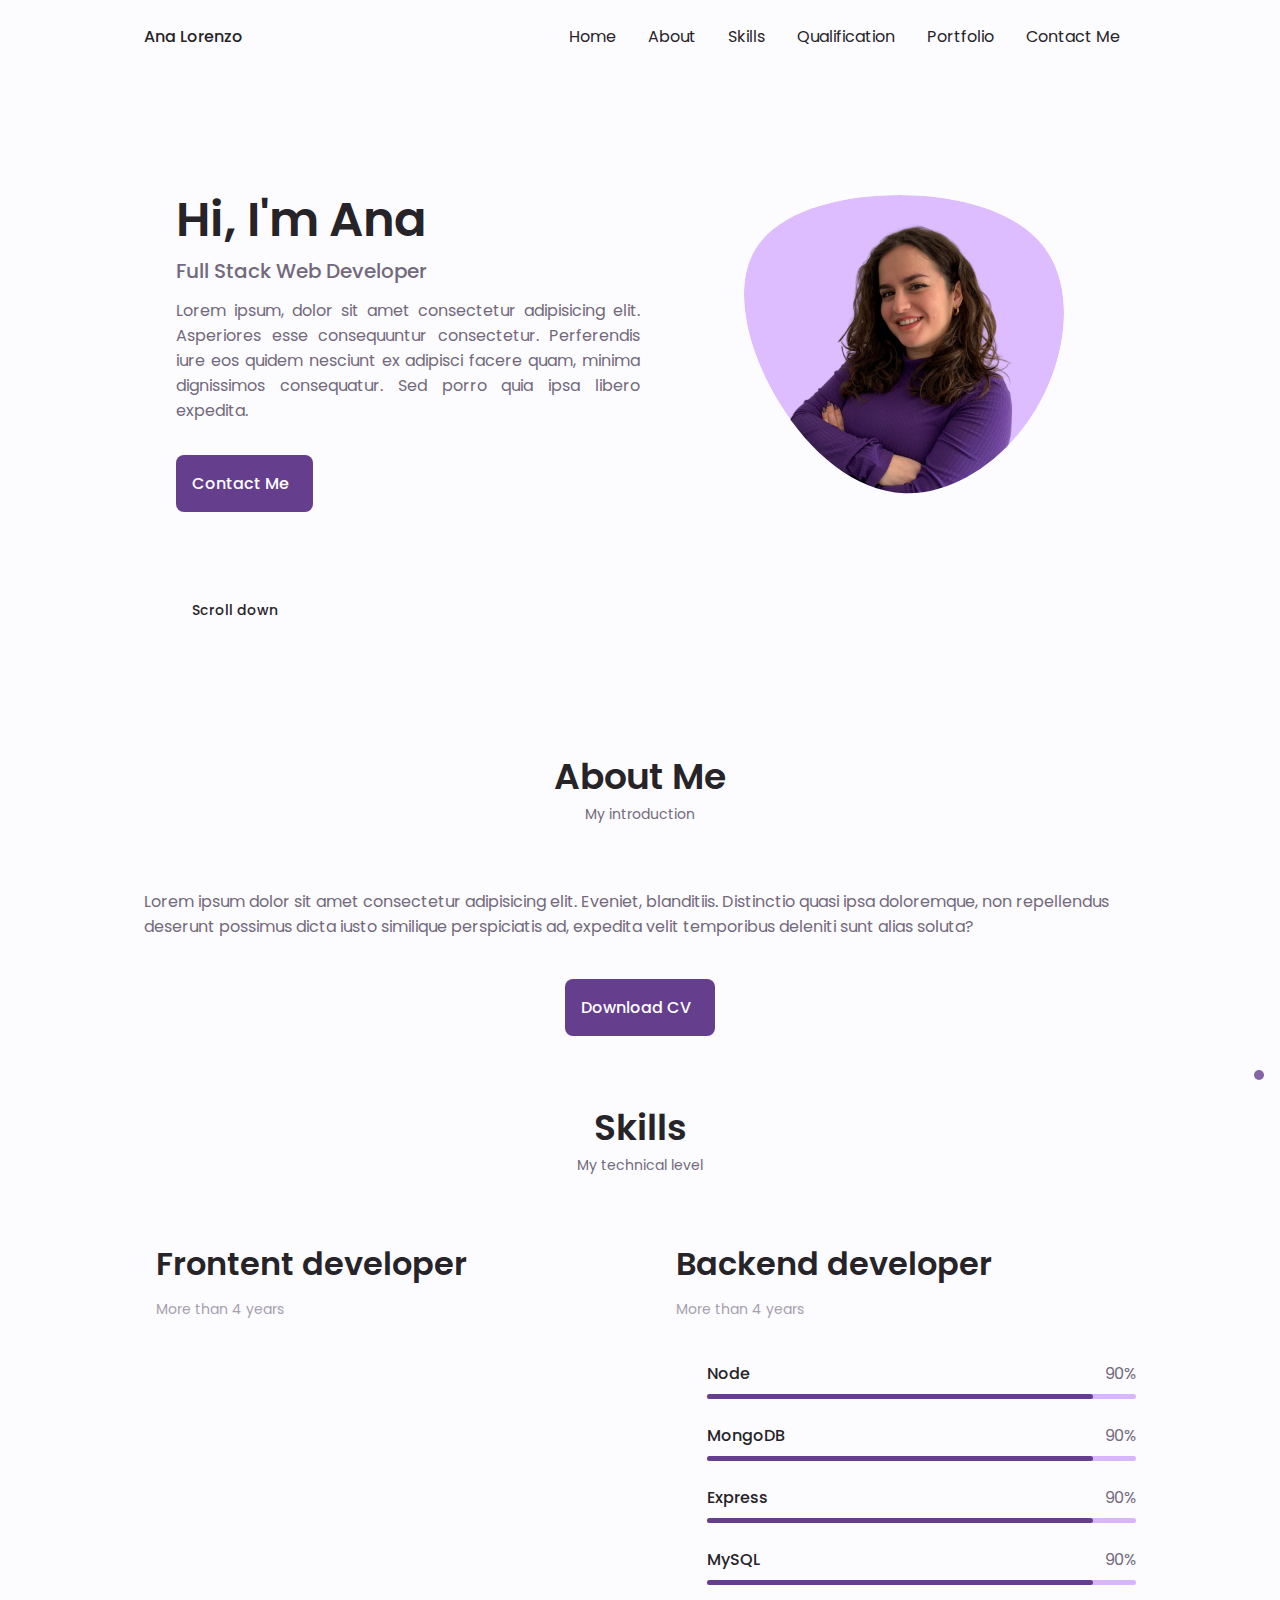
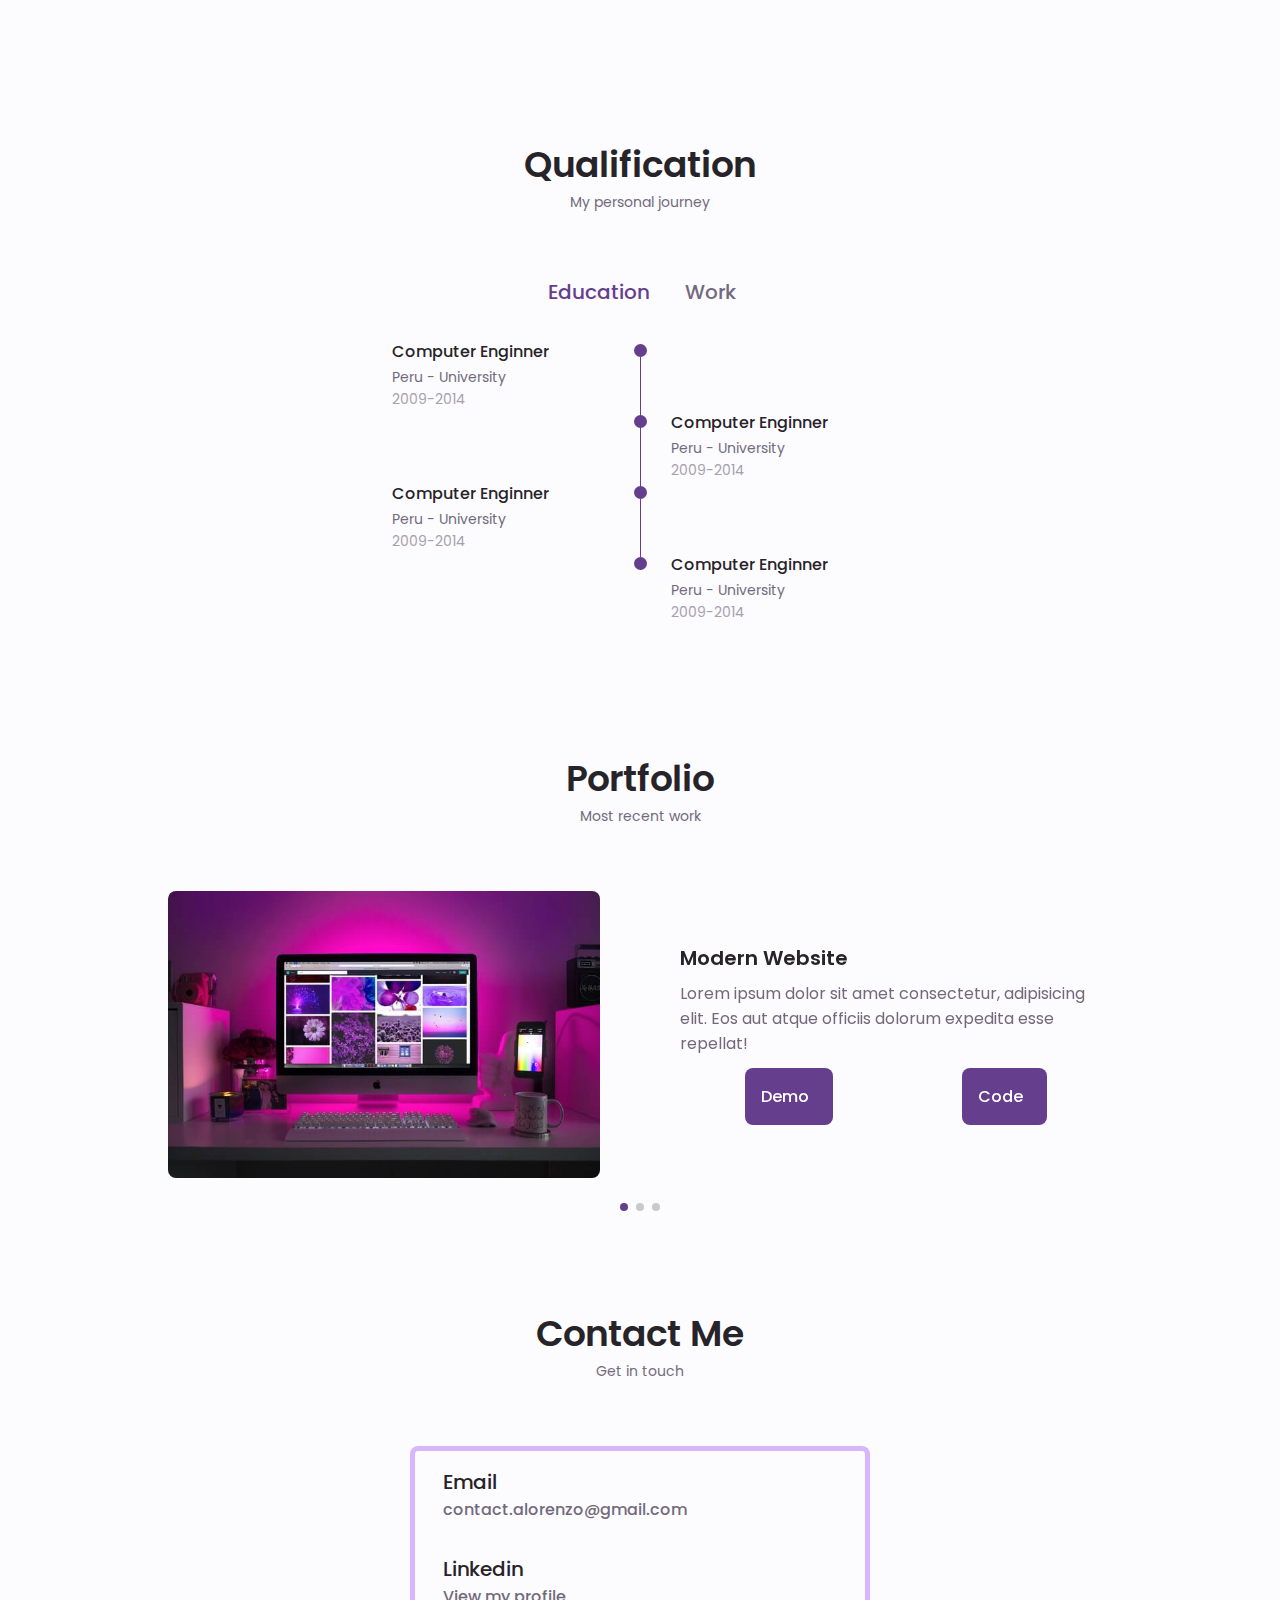
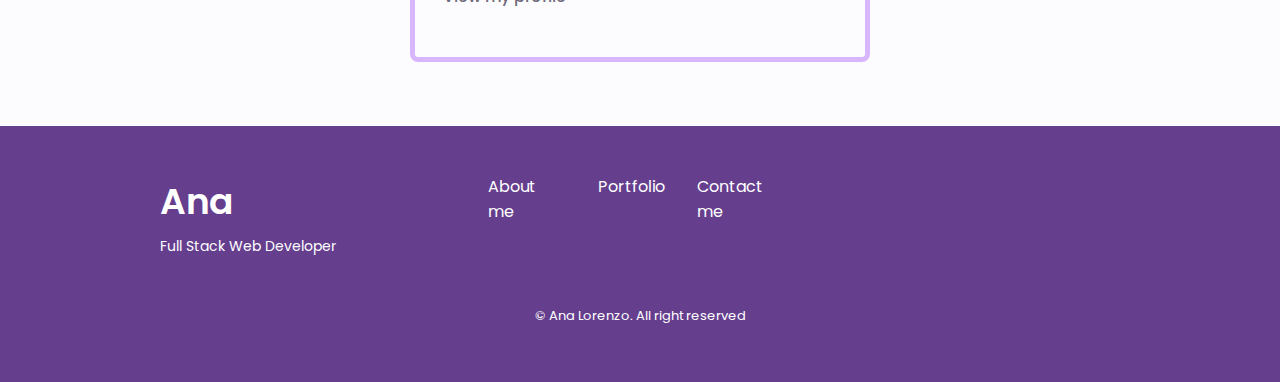
==== index.html @ 515776b1 "portfolio DONE && TODO dark mode" ====
<!DOCTYPE html>
<html lang="en">
  <head>
    <meta charset="UTF-8" />
    <meta name="viewport" content="width=device-width, initial-scale=1.0" />

    <link
      rel="stylesheet"
      href="https://unicons.iconscout.com/release/v4.0.8/css/line.css"
    />

    <!--==================== SWIPER CSS ====================-->
    <link rel="stylesheet" href="assets/css/swiper-bundle.min.css" />

    <!--====================  CSS ====================-->
    <link rel="stylesheet" href="assets/css/styles.css" />

    <title>Responsive Portfolio Website</title>
  </head>
  <body>
    <!--==================== HEADER ====================-->
    <header class="header" id="header">
      <nav class="nav container">
        <a href="/" class="nav__logo">Ana Lorenzo</a>
        <div class="nav__menu" id="nav__menu">
          <ul class="nav__list grid">
            <li class="nav__item">
              <a href="#home" class="nav__link active-link">
                <i class="uil uil-estate nav__icon"></i>Home</a
              >
            </li>
            <li class="nav__item">
              <a href="#about" class="nav__link">
                <i class="uil uil-user nav__icon"></i>About</a
              >
            </li>
            <li class="nav__item">
              <a href="#skills" class="nav__link">
                <i class="uil uil-file-alt nav__icon"></i>Skills</a
              >
            </li>
            <li class="nav__item">
              <a href="#qualification" class="nav__link">
                <i class="uil uil-graduation-cap nav__icon"></i>Qualification</a
              >
            </li>
            <li class="nav__item">
              <a href="#portfolio" class="nav__link">
                <i class="uil uil-scenery nav__icon"></i>
                Portfolio</a
              >
            </li>
            <li class="nav__item">
              <a href="#contact" class="nav__link"
                ><i class="uil uil-message nav__icon"></i>Contact Me</a
              >
            </li>
          </ul>
          <i class="uil uil-times nav__close" id="nav__close"></i>
        </div>
        <div class="nav__btns">
          <div class="nav__toggle" id="nav__toggle">
            <i class="uil uil-apps"></i>
          </div>
          <!-- Theme change button
          <i class="uil uil-moon change-theme" id="theme-button"></i>
        --></div>
      </nav>
    </header>

    <!--==================== MAIN ====================-->
    <main class="main">
      <!--==================== HOME ====================-->
      <section class="home section" id="home">
        <div class="home__container container grid">
          <div class="home__content grid">
            <div class="home__social">
              <a
                href="https://www.linkedin.com/in/analorenzorivero/"
                class="home__social-icon"
                target="_blank"
              >
                <i class="uil uil-linkedin"></i
              ></a>
              <a
                href="https://github.com/AnaLR27"
                class="home__social-icon"
                target="_blank"
              >
                <i class="uil uil-github"></i
              ></a>
            </div>

            <div class="home__img">
              <svg
                class="home__blob"
                viewBox="0 0 200 187"
                xmlns="http://www.w3.org/2000/svg"
                xmlns:xlink="http://www.w3.org/1999/xlink"
              >
                <mask id="mask0" mask-type="alpha">
                  <path
                    d="M190.312 36.4879C206.582 62.1187 201.309 102.826 182.328 134.186C163.346 165.547 
                    130.807 187.559 100.226 186.353C69.6454 185.297 41.0228 161.023 21.7403 129.362C2.45775 
                    97.8511 -7.48481 59.1033 6.67581 34.5279C20.9871 10.1032 59.7028 -0.149132 97.9666 
                    0.00163737C136.23 0.303176 174.193 10.857 190.312 36.4879Z"
                  />
                </mask>
                <g mask="url(#mask0)">
                  <path
                    d="M190.312 36.4879C206.582 62.1187 201.309 102.826 182.328 134.186C163.346 
                    165.547 130.807 187.559 100.226 186.353C69.6454 185.297 41.0228 161.023 21.7403 
                    129.362C2.45775 97.8511 -7.48481 59.1033 6.67581 34.5279C20.9871 10.1032 59.7028 
                    -0.149132 97.9666 0.00163737C136.23 0.303176 174.193 10.857 190.312 36.4879Z"
                  />
                  <image
                    class="home__blob-img"
                    x="0"
                    y="-30"
                    href="assets/img/WhatsApp Image 2023-04-23 at 20.49.37-PhotoRoom.png-PhotoRoom.png"
                  />
                </g>
              </svg>
            </div>

            <div class="home__data">
              <h1 class="home__title">Hi, I'm Ana</h1>
              <h3 class="home__subtitle">Full Stack Web Developer</h3>
              <p class="home__description">
                Lorem ipsum, dolor sit amet consectetur adipisicing elit.
                Asperiores esse consequuntur consectetur. Perferendis iure eos
                quidem nesciunt ex adipisci facere quam, minima dignissimos
                consequatur. Sed porro quia ipsa libero expedita.
              </p>
              <a href="#contact" class="button button--flex">
                Contact Me
                <i class="uil uil-message button__icon"></i>
              </a>
            </div>
          </div>

          <div class="home__scroll">
            <a href="#about" class="home__scroll-button button--flex">
              <i class="uil uil-mouse-alt home__scroll-mouse"></i>
              <span class="home__scroll-name">Scroll down</span>
              <i class="uil uil-arrow-down home__scroll-arrow"></i>
            </a>
          </div>
        </div>
      </section>

      <!--==================== ABOUT ====================-->
      <section class="about section" id="about">
        <h2 class="section__title">About Me</h2>
        <span class="section__subtitle">My introduction</span>
        <div class="about__container container grid">
          <!-- <img src="assets/img/about.jpg" alt="" class="about__img" /> -->
          <div class="about__data">
            <p class="about__description">
              Lorem ipsum dolor sit amet consectetur adipisicing elit. Eveniet,
              blanditiis. Distinctio quasi ipsa doloremque, non repellendus
              deserunt possimus dicta iusto similique perspiciatis ad, expedita
              velit temporibus deleniti sunt alias soluta?
            </p>
            <!-- <div class="about__info">
              <div>
                <span class="about__info-title">08+</span>
                <span class="about__info-name"
                  >Years <br />
                  experience</span
                >
              </div>
              <div>
                <span class="about__info-title">20+</span>
                <span class="about__info-name"
                  >Completed <br />
                  projects</span
                >
              </div>
              <div>
                <span class="about__info-title">05+</span>
                <span class="about__info-name"
                  >Companies <br />
                  worked</span
                >
              </div>
            </div> -->
            <div class="about__buttons">
              <a
                download=""
                href="assets/pdf/CV ANA LORENZO RIVERO.pdf"
                class="button button--flex"
                >Download CV
                <i class="uil uil-download-alt button__icon"></i>
              </a>
            </div>
          </div>
        </div>
      </section>

      <!--==================== SKILLS ====================-->
      <section class="skills section container" id="skills">
        <h2 class="section__title">Skills</h2>
        <span class="section__subtitle">My technical level</span>

        <div class="skills__content">
          <!--==================== SKILLS1 ====================-->
          <div class="skills__container">
            <div class="skills__header">
              <i class="uil uil-brackets-curly skills__icon"></i>
              <div>
                <h1 class="skills__titles">Frontent developer</h1>
                <span class="skills__subtitle">More than 4 years</span>
              </div>

              <i class="uil uil-angle-down skills__arrow"></i>
            </div>

            <div class="skills__list grid skills__close">
              <div class="skills__data">
                <div class="skills__titles">
                  <h3 class="skills__name">HTML5</h3>
                  <span class="skills__number">90%</span>
                </div>
                <div class="skills__bar">
                  <span class="skills__percentage skills__html"></span>
                </div>
              </div>

              <div class="skills__data">
                <div class="skills__titles">
                  <h3 class="skills__name">CSS3</h3>
                  <span class="skills__number">90%</span>
                </div>
                <div class="skills__bar">
                  <span class="skills__percentage skills__css"></span>
                </div>
              </div>

              <div class="skills__data">
                <div class="skills__titles">
                  <h3 class="skills__name">JavaScript</h3>
                  <span class="skills__number">90%</span>
                </div>
                <div class="skills__bar">
                  <span class="skills__percentage skills__js"></span>
                </div>
              </div>

              <div class="skills__data">
                <div class="skills__titles">
                  <h3 class="skills__name">React</h3>
                  <span class="skills__number">90%</span>
                </div>
                <div class="skills__bar">
                  <span class="skills__percentage skills__react"></span>
                </div>
              </div>
            </div>
          </div>

          <!--==================== SKILLS2 ====================-->
          <div class="skills__container">
            <div class="skills__header">
              <i class="uil uil-server-network skills__icon"></i>
              <div>
                <h1 class="skills__titles">Backend developer</h1>
                <span class="skills__subtitle">More than 4 years</span>
              </div>

              <i class="uil uil-angle-down skills__arrow"></i>
            </div>

            <div class="skills__list grid skills__open">
              <div class="skills__data">
                <div class="skills__titles">
                  <h3 class="skills__name">Node</h3>
                  <span class="skills__number">90%</span>
                </div>
                <div class="skills__bar">
                  <span class="skills__percentage skills__node"></span>
                </div>
              </div>

              <div class="skills__data">
                <div class="skills__titles">
                  <h3 class="skills__name">MongoDB</h3>
                  <span class="skills__number">90%</span>
                </div>
                <div class="skills__bar">
                  <span class="skills__percentage skills__mongo"></span>
                </div>
              </div>

              <div class="skills__data">
                <div class="skills__titles">
                  <h3 class="skills__name">Express</h3>
                  <span class="skills__number">90%</span>
                </div>
                <div class="skills__bar">
                  <span class="skills__percentage skills__express"></span>
                </div>
              </div>

              <div class="skills__data">
                <div class="skills__titles">
                  <h3 class="skills__name">MySQL</h3>
                  <span class="skills__number">90%</span>
                </div>
                <div class="skills__bar">
                  <span class="skills__percentage skills__mysql"></span>
                </div>
              </div>
            </div>
          </div>
        </div>
      </section>

      <!--==================== QUALIFICATION ====================-->
      <section class="qualification section" id="qualification">
        <h2 class="section__title">Qualification</h2>
        <span class="section__subtitle">My personal journey</span>

        <div class="quialification__container container">
          <div class="qualification__tabs">
            <div
              class="qualification__button button--flex qualification__active"
              data-target="#education"
            >
              <i class="uil uil-graduation-cap qualification__icon"></i>
              Education
            </div>

            <div class="qualification__button button--flex" data-target="#work">
              <i class="uil uil-briefcase-alt qualification__icon"></i>
              Work
            </div>
          </div>
          <div class="qualification__sections">
            <!--==================== QUALIFICATION CONTENT 1====================-->
            <div
              class="qualification__content qualification__active"
              data-content
              id="education"
            >
              <!--==================== QUALIFICATION 1====================-->
              <div class="qualification__data">
                <div>
                  <h3 class="qualification__title">Computer Enginner</h3>
                  <span class="qualification__subtitle">Peru - University</span>
                  <div class="qualification__calendar">
                    <i class="uil uil-calendar-alt"></i>
                    2009-2014
                  </div>
                </div>

                <div>
                  <span class="qualification__rounder"></span>
                  <span class="qualification__line"></span>
                </div>
              </div>

              <!--==================== QUALIFICATION 2====================-->
              <div class="qualification__data">
                <div></div>

                <div>
                  <span class="qualification__rounder"></span>
                  <span class="qualification__line"></span>
                </div>
                <div>
                  <h3 class="qualification__title">Computer Enginner</h3>
                  <span class="qualification__subtitle">Peru - University</span>
                  <div class="qualification__calendar">
                    <i class="uil uil-calendar-alt"></i>
                    2009-2014
                  </div>
                </div>
              </div>

              <!--==================== QUALIFICATION 3====================-->
              <div class="qualification__data">
                <div>
                  <h3 class="qualification__title">Computer Enginner</h3>
                  <span class="qualification__subtitle">Peru - University</span>
                  <div class="qualification__calendar">
                    <i class="uil uil-calendar-alt"></i>
                    2009-2014
                  </div>
                </div>

                <div>
                  <span class="qualification__rounder"></span>
                  <span class="qualification__line"></span>
                </div>
              </div>

              <!--==================== QUALIFICATION 4====================-->
              <div class="qualification__data">
                <div></div>

                <div>
                  <span class="qualification__rounder"></span>
                  <!-- <span class="qualification__line"></span> -->
                </div>
                <div>
                  <h3 class="qualification__title">Computer Enginner</h3>
                  <span class="qualification__subtitle">Peru - University</span>
                  <div class="qualification__calendar">
                    <i class="uil uil-calendar-alt"></i>
                    2009-2014
                  </div>
                </div>
              </div>
            </div>
            <!--==================== QUALIFICATION CONTENT 2====================-->
            <div class="qualification__content" data-content id="work">
              <!--==================== QUALIFICATION 1====================-->
              <div class="qualification__data">
                <div>
                  <h3 class="qualification__title">Web Developer</h3>
                  <span class="qualification__subtitle">Peru - University</span>
                  <div class="qualification__calendar">
                    <i class="uil uil-calendar-alt"></i>
                    2009-2014
                  </div>
                </div>

                <div>
                  <span class="qualification__rounder"></span>
                  <span class="qualification__line"></span>
                </div>
              </div>

              <!--==================== QUALIFICATION 2====================-->
              <div class="qualification__data">
                <div></div>

                <div>
                  <span class="qualification__rounder"></span>
                  <span class="qualification__line"></span>
                </div>
                <div>
                  <h3 class="qualification__title">Computer Enginner</h3>
                  <span class="qualification__subtitle">Peru - University</span>
                  <div class="qualification__calendar">
                    <i class="uil uil-calendar-alt"></i>
                    2009-2014
                  </div>
                </div>
              </div>

              <!--==================== QUALIFICATION 3====================-->
              <div class="qualification__data">
                <div>
                  <h3 class="qualification__title">Computer Enginner</h3>
                  <span class="qualification__subtitle">Peru - University</span>
                  <div class="qualification__calendar">
                    <i class="uil uil-calendar-alt"></i>
                    2009-2014
                  </div>
                </div>

                <div>
                  <span class="qualification__rounder"></span>
                  <span class="qualification__line"></span>
                </div>
              </div>

              <!--==================== QUALIFICATION 4====================-->
              <div class="qualification__data">
                <div></div>

                <div>
                  <span class="qualification__rounder"></span>
                  <!-- <span class="qualification__line"></span> -->
                </div>
                <div>
                  <h3 class="qualification__title">Computer Enginner</h3>
                  <span class="qualification__subtitle">Peru - University</span>
                  <div class="qualification__calendar">
                    <i class="uil uil-calendar-alt"></i>
                    2009-2014
                  </div>
                </div>
              </div>
            </div>
          </div>
        </div>
      </section>

      <!--==================== SERVICES ====================-->
      <!-- <section class="services section" id="services">
        <h2 class="section__title">Services</h2>
        <span class="section__subtitle">What I offer</span>

        <div class="services__container container grid">-->
      <!--==================== SERVICES 1====================-->
      <!-- <div class="services__content">
            <div>
              <i class="uil uil-web-grid services__icon"></i>
              <h3 class="services__title">Frontent</h3>
            </div>
          </div>
        </div>
      </section>  -->

      <!--==================== PORTFOLIO ====================-->
      <section class="portfolio section" id="portfolio">
        <h2 class="section__title">Portfolio</h2>
        <span class="section__subtitle">Most recent work</span>
        <div class="portfolio__container container swiper-container">
          <div class="swiper-wrapper">
            <!--==================== PORTFOLIO 1====================-->
            <div class="portfolio__content grid swiper-slide">
              <img
                src="assets/img/portfolio1.jpg"
                alt=""
                class="portfolio__img"
              />
              <div class="portfolio__data">
                <h3 class="portfolio__title">Modern Website</h3>
                <p class="portfolio__description">
                  Lorem ipsum dolor sit amet consectetur, adipisicing elit. Eos
                  aut atque officiis dolorum expedita esse repellat!
                </p>
                <div class="links-flex">
                  <a
                    href="#"
                    class="button button--flex button--small portfolio__button"
                  >
                    Demo
                    <i class="uil uil-arrow-right button__icon"></i>
                  </a>
                  <a
                    href="#"
                    class="button button--flex button--small portfolio__button"
                  >
                    Code
                    <i class="uil uil-arrow-right button__icon"></i>
                  </a>
                </div>
              </div>
            </div>
            <!--==================== PORTFOLIO 2====================-->
            <div class="portfolio__content grid swiper-slide">
              <img
                src="assets/img/portfolio2.jpg"
                alt=""
                class="portfolio__img"
              />
              <div class="portfolio__data">
                <h3 class="portfolio__title">Modern Website</h3>
                <p class="portfolio__description">
                  Lorem ipsum dolor sit amet consectetur, adipisicing elit. Eos
                  aut atque officiis dolorum expedita esse repellat!
                </p>
                <div class="links-flex">
                  <a
                    href="#"
                    class="button button--flex button--small portfolio__button"
                  >
                    Demo
                    <i class="uil uil-arrow-right button__icon"></i>
                  </a>
                  <a
                    href="#"
                    class="button button--flex button--small portfolio__button"
                  >
                    Code
                    <i class="uil uil-arrow-right button__icon"></i>
                  </a>
                </div>
              </div>
            </div>
            <!--==================== PORTFOLIO 3====================-->
            <div class="portfolio__content grid swiper-slide">
              <img
                src="assets/img/portfolio3.jpg"
                alt=""
                class="portfolio__img"
              />
              <div class="portfolio__data">
                <h3 class="portfolio__title">Modern Website</h3>
                <p class="portfolio__description">
                  Lorem ipsum dolor sit amet consectetur, adipisicing elit. Eos
                  aut atque officiis dolorum expedita esse repellat!
                </p>

                <div class="links-flex">
                  <a
                    href="#"
                    class="button button--flex button--small portfolio__button"
                  >
                    Demo
                    <i class="uil uil-arrow-right button__icon"></i>
                  </a>
                  <a
                    href="#"
                    class="button button--flex button--small portfolio__button"
                  >
                    Code
                    <i class="uil uil-arrow-right button__icon"></i>
                  </a>
                </div>
              </div>
            </div>
          </div>

          <!-- Add arrows-->
          <div class="swiper-button-next">
            <i class="uil uil-angle-right-b swiper-portfolio-icon"></i>
          </div>
          <div class="swiper-button-prev">
            <i class="uil uil-angle-left-b swiper-portfolio-icon"></i>
          </div>

          <!-- Add pagination-->
          <div class="swiper-pagination"></div>
        </div>
      </section>

      <!--==================== PROJECT IN MIND ====================-->
      <!-- <section class="project section"></section> -->

      <!--==================== TESTIMONIAL ====================-->
      <!-- <section class="testimonial section"></section> -->

      <!--==================== CONTACT ME ====================-->
      <section class="contact section" id="contact">
        <h2 class="section__title">Contact Me</h2>
        <span class="section__subtitle">Get in touch</span>
        <div class="contact__container container grid">
          <div>
            <div class="contact__information">
              <i class="uil uil-envelope contact__icon"></i>
              <div>
                <h3 class="contact__title">Email</h3>
                <span class="contact__subtitle"
                  >contact.alorenzo@gmail.com</span
                >
              </div>
            </div>

            <div class="contact__information">
              <i class="uil uil-linkedin contact__icon"></i>
              <div>
                <h3 class="contact__title">Linkedin</h3>
                <a
                  href="https://www.linkedin.com/in/analorenzorivero/"
                  target="_blank"
                  class="contact__subtitle"
                  >View my profile</a
                >
              </div>
            </div>
          </div>

          <!-- <form action=""></form> -->
        </div>
      </section>
    </main>

    <!--==================== FOOTER ====================-->
    <footer class="footer">
      <div class="footer__bg">
        <div class="footer__container container grid">
          <div>
            <h1 class="footer__title">Ana</h1>
            <span class="footer__subtitle">Full Stack Web Developer</span>
          </div>
          <ul class="footer__links">
            <li><a href="#about" class="footer__link">About me</a></li>
            <li><a href="#portfolio" class="footer__link">Portfolio</a></li>
            <li><a href="#contact" class="footer__link">Contact me</a></li>
          </ul>

          <div class="footer__socials">
            <a
              href="https://www.linkedin.com/in/analorenzorivero/"
              class="footer__social"
              target="_blank"
            >
              <i class="uil uil-linkedin"></i
            ></a>
            <a
              href="https://github.com/AnaLR27"
              class="footer__social"
              target="_blank"
            >
              <i class="uil uil-github"></i
            ></a>
          </div>
        </div>
        <p class="footer__copy">&#169; Ana Lorenzo. All right reserved</p>
      </div>
    </footer>

    <!--==================== SCROLL TOP ====================-->
    <a href="#" class="scrollup" id="scroll-up">
      <i class="uil uil-arrow-up scrollup-icon"></i>
    </a>

    <!--==================== SWIPER JS ====================-->
    <script src="assets/js/swiper-bundle.min.js"></script>

    <!--==================== JS ====================-->
    <script src="assets/js/main.js"></script>
  </body>
</html>
---- assets/css/styles.css ----
/*==================== GOOGLE FONTS ====================*/
@import url("https://fonts.googleapis.com/css2?family=Poppins:wght@400;500;600&display=swap");

/*==================== VARIABLES CSS ====================*/
:root {
  --header-height: 3rem;

  /*========== Colors ==========*/
  /* Change favorite color */
  --hue-color: 269; /*Purple 250 - Green 142 - Blue 230 - Pink 340*/

  /* HSL color mode */
  --first-color: hsl(var(--hue-color), 39%, 40%);
  --first-color-img: hsl(var(--hue-color), 39%, 75%);
  --first-color-second: hsl(var(--hue-color), 69%, 61%);
  --first-color-alt: hsl(var(--hue-color), 39%, 60%);
  --first-color-lighter: hsl(var(--hue-color), 92%, 85%);
  --title-color: hsl(var(--hue-color), 8%, 15%);
  --text-color: hsl(var(--hue-color), 8%, 45%);
  --text-color-light: hsl(var(--hue-color), 8%, 65%);
  --input-color: hsl(var(--hue-color), 70%, 96%);
  --body-color: hsl(var(--hue-color), 60%, 99%);
  --container-color: #fff;
  --scroll-bar-color: hsl(var(--hue-color), 12%, 90%);
  --scroll-thumb-color: hsl(var(--hue-color), 12%, 80%);

  /*========== Font and typography ==========*/
  --body-font: "Poppins", sans-serif;

  /* .5rem = 8px, 1rem = 16px, 1.5rem = 24px ... */
  --big-font-size: 2rem;
  --h1-font-size: 1.5rem;
  --h2-font-size: 1.25rem;
  --h3-font-size: 1.125rem;
  --normal-font-size: 0.938rem;
  --small-font-size: 0.813rem;
  --smaller-font-size: 0.75rem;

  /*========== Font weight ==========*/
  --font-medium: 500;
  --font-semi-bold: 600;

  /*========== Margenes Bottom ==========*/
  /* .25rem = 4px, .5rem = 8px, .75rem = 12px ... */
  --mb-0-25: 0.25rem;
  --mb-0-5: 0.5rem;
  --mb-0-75: 0.75rem;
  --mb-1: 1rem;
  --mb-1-5: 1.5rem;
  --mb-2: 2rem;
  --mb-2-5: 2.5rem;
  --mb-3: 3rem;

  /*========== z index ==========*/
  --z-tooltip: 10;
  --z-fixed: 100;
  --z-modal: 1000;
}

/* Font size for large devices */
@media screen and (min-width: 968px) {
  :root {
    --big-font-size: 3rem;
    --h1-font-size: 2.25rem;
    --h2-font-size: 1.5rem;
    --h3-font-size: 1.25rem;
    --normal-font-size: 1rem;
    --small-font-size: 0.875rem;
    --smaller-font-size: 0.813rem;
  }
}

/*========== Variables Dark theme ==========*/

/*========== Button Dark/Light ==========*/

/*==================== BASE ====================*/
* {
  box-sizing: border-box;
  padding: 0;
  margin: 0;
}

html {
  scroll-behavior: smooth;
}

body {
  margin: 0 0 var(--header-height) 0;
  font-family: var(--body-font);
  font-size: var(--normal-font-size);
  background-color: var(--body-color);
  color: var(--text-color);
}

h1,
h2,
h3,
h4 {
  color: var(--title-color);
  font-weight: var(--font-semi-bold);
}

ul {
  list-style: none;
}

a {
  text-decoration: none;
  /* color: var(--tittle-color); */
}

img {
  max-width: 100%;
  height: auto;
}

/*==================== REUSABLE CSS CLASSES ====================*/
.section {
  padding: 2rem 0;
}

.section__title {
  font-size: var(--h1-font-size);
  color: var(--title-color);
}

.section__subtitle {
  display: block;
  font-size: var(--small-font-size);
  margin-bottom: var(--mb-3);
}

.section__title,
.section__subtitle {
  text-align: center;
}

/*==================== LAYOUT ====================*/
.container {
  max-width: 768px;
  margin-left: var(--mb-1-5);
  margin-right: var(--mb-1-5);
}

.grid {
  display: grid;
  gap: 1.5rem;
  /* justify-items: center; */
}

.header {
  width: 100%;
  position: fixed;
  bottom: 0;
  left: 0;
  z-index: var(--z-fixed);
  background-color: var(--body-color);
}

/*==================== NAV ====================*/

.nav {
  max-width: 968px;
  height: var(--header-height);
  display: flex;
  justify-content: space-between;
  align-items: center;
}

.nav__logo,
.nav__toggle {
  color: var(--title-color);
  font-weight: var(--font-medium);
}

.nav__logo:hover {
  color: var(--first-color);
}

.nav__toggle {
  font-size: 1.5rem;
  cursor: pointer;
}

.nav__toggle:hover {
  color: var(--first-color);
}
.nav__link {
  color: var(--title-color);
}
.nav__link:hover {
  color: var(--first-color);
  text-decoration: underline;
}

/* Active link */

/* Change background header */
.scroll-header {
  box-shadow: 0 -1px 4px rgba(0, 0, 0, 0.35);
}

/*==================== HOME ====================*/
.home__container {
  gap: 1rem;
}

.home__content {
  grid-template-columns: 0.5fr 3fr;
  padding-top: 3.5rem;
  align-items: center;
}

.home__social {
  display: grid;
  grid-template-columns: max-content;
  row-gap: 1rem;
}

.home__social-icon {
  font-size: 1.8rem;
  color: var(--first-color);
}

.home__social-icon:hover {
  color: var(--first-color-alt);
}

.home__blob {
  width: 230px;
  fill: hsl(269deg 100% 87%);
  /* background-color: blue ; */
  /* stroke-width:4px solid ; */
  /* border: 4px solid var(--first-color); */
  /* border-radius:  10% 10% 50% 50%; */
}

.home__blob-img {
  width: 200px;
}

.home__data {
  grid-column: 1/3;
}

.home__title {
  font-size: var(--big-font-size);
}

.home__subtitle {
  font-size: var(--h3-font-size);
  color: var(--text-color);
  font-weight: var(--font-medium);
  margin-bottom: var(--mb-0-75);
}

.home__description {
  margin-bottom: var(--mb-2);
  text-align: justify;
}

.home__scroll {
  display: none;
}

.home__scroll-button {
  color: var(--first-color);
  transition: 0.3s;
}
.home__scroll-button:hover {
  transform: translateY(0.25rem);
}

.home__scroll-mouse {
  font-size: 2rem;
}

.home__scroll-name {
  font-size: var(--small-font-size);
  color: var(--title-color);
  font-weight: var(--font-medium);
  margin-right: var(--mb-0-25);
}

.home__scroll-arrow {
  font-size: 1.25rem;
}

/*==================== BUTTONS ====================*/
.button {
  display: inline-block;
  background-color: var(--first-color);
  color: #fff;
  padding: 1rem;
  border-radius: 0.5rem;
  font-weight: var(--font-medium);
}

.button:hover {
  background-color: var(--first-color-alt);
}

.button__icon {
  font-size: 1.25rem;
  margin-left: var(--mb-0-5);
  transition: 0.3s;
}

.button--flex {
  display: inline-flex;
  align-items: center;
  justify-content: center;
}

/*==================== ABOUT ====================*/
.about__img {
  width: 200px;
  border-radius: 0.5rem;
  justify-self: center;
  align-self: center;
}

.about__description {
  text-align: center;
  margin-bottom: var(--mb-2-5);
}

.about__info {
  display: flex;
  justify-content: space-evenly;
  margin-bottom: var(--mb-2-5);
}

.about__info-title {
  font-size: var(--h2-font-size);
  font-weight: var(--font-semi-bold);
  color: var(--title-color);
}

.about__info-name {
  font-size: var(--smaller-font-size);
}

.about__info-title,
.about__info-name {
  display: block;
  text-align: center;
}

.about__buttons {
  display: flex;
  justify-content: center;
}
/*==================== SKILLS ====================*/
.skills__container {
  row-gap: 0;
}

.skills__header {
  display: flex;
  align-items: center;
  margin-bottom: var(--mb-2-5);
}

.skills__icon,
.skills__arrow {
  font-size: 2rem;
  color: var(--first-color);
}

.skills__icon {
  margin-right: var(--mb-0-75);
}

.skills__title {
  font-size: var(--h3-font-size);
}

.skills__subtitle {
  font-size: var(--small-font-size);
  color: var(--text-color-light);
  transition: 0.4s;
}

.skills__arrow {
  margin-left: auto;
  transition: 0.4s;
}

.skills__list {
  row-gap: 1.5rem;
  padding-left: 2.7rem;
}

.skills__titles {
  display: flex;
  justify-content: space-between;
  margin-bottom: var(--mb-0-5);
}

.skills__name {
  font-size: var(--normal-font-size);
  font-weight: var(--font-medium);
}

.skills__bar,
.skills__percentage {
  height: 5px;
  border-radius: 0.25rem;
}

.skills__bar {
  background-color: var(--first-color-lighter);
}

.skills__percentage {
  display: block;
  background-color: var(--first-color);
}

.skills__html,
.skills__css,
.skills__js,
.skills__react,
.skills__node,
.skills__mongo,
.skills__express,
.skills__mysql {
  width: 90%;
}

.skills__close.skills__list {
  height: 0;
  overflow: hidden;
}

.skills__open.skills__list {
  height: max-content;
  margin-bottom: var(--mb-2-5);
}

.skills__open .skills__arrow {
  transform: rotate(-180deg);
}

/*==================== QUALIFICATION ====================*/
.qualification__tabs {
  display: flex;
  justify-content: space-evenly;
  margin-bottom: var(--mb-2);
}
.qualification__button {
  font-size: var(--h3-font-size);
  font-weight: var(--font-medium);
  cursor: pointer;
}
.qualification__button:hover {
  color: var(--first-color);
}
.qualification__icon {
  font-size: 1.8rem;
  margin-right: var(--mb-0-25);
}
.qualification__data {
  display: grid;
  grid-template-columns: 1fr max-content 1fr;
  column-gap: 1.5rem;
}
.qualification__title {
  font-size: var(--normal-font-size);
  font-weight: var(--font-medium);
}
.qualification__subtitle {
  display: inline-block;
  font-size: var(--small-font-size);
  font-weight: var(--mb-1);
}
.qualification__calendar {
  font-size: var(--small-font-size);
  color: var(--text-color-light);
}
.qualification__rounder {
  display: inline-block;
  width: 13px;
  height: 13px;
  background-color: var(--first-color);
  border-radius: 50%;
}
.qualification__line {
  display: block;
  width: 1px;
  height: 100%;
  background-color: var(--first-color);
  transform: translate(6px, -7px);
}
.qualification [data-content] {
  display: none;
}
.qualification__active[data-content] {
  display: block;
}
.qualification__button.qualification__active {
  color: var(--first-color);
}
/*==================== SERVICES ====================*/

/* Active Modal */

/*==================== PORTFOLIO ====================*/
.portfolio__container {
  overflow: initial;
}
.portfolio__content {
  padding: 0 1.5rem;
}
.portfolio__img {
  width: 265px;
  border-radius: 0.5rem;
  justify-self: center;
}
.portfolio__title {
  font-size: var(--h3-font-size);
  margin-bottom: var(--mb-0-5);
}
.portfolio__description {
  margin-bottom: var(--mb-0-75);
}
.portfolio__button:hover .button__icon {
  transform: translateX(0.25rem);
}
.links-flex {
  display: flex;
  justify-content: space-around;
}
.swiper-button-prev::after,
.swiper-button-next::after {
  content: "";
}
.swiper-button-prev,
.swiper-button-next,
.swiper-pagination-bullet {
  outline: none;
}
.swiper-portfolio-icon {
  font-size: 2rem;
  color: var(--first-color);
}
.swiper-button-prev {
  left: -0.5rem;
}
.swiper-button-next {
  right: -0.5rem;
}
.swiper-container-horizontal > .swiper-pagination-bullets {
  bottom: -2.5rem;
}
.swiper-pagination-bullet-active {
  background-color: var(--first-color);
}
/*==================== PROJECT IN MIND ====================*/

/*==================== TESTIMONIAL ====================*/

/*==================== CONTACT ME ====================*/
.contact__container {
  border: 5px solid var(--first-color-lighter);
  border-radius: 0.5rem;
  padding: 1rem;
  row-gap: 3rem;
}
.contact__information {
  display: flex;
  margin-bottom: var(--mb-2);
}
.contact__icon {
  font-size: 2rem;
  color: var(--first-color);
  margin-right: var(--mb-0-75);
}
.contact__title {
  font-size: var(--h3-font-size);
  font-weight: var(--font-medium);
}
.contact__subtitle {
  font-size: var(--font-medium);
  color: var(--text-color);
  font-weight: var(--font-medium);
}
a.contact__subtitle {
  cursor: pointer;
}
a.contact__subtitle:hover {
  color: var(--first-color-alt);
  text-decoration: underline;
}

/*==================== FOOTER ====================*/
.footer {
  padding-top: 2rem;
}
.footer__container {
  row-gap: 3.5rem;
}
.footer__bg {
  background-color: var(--first-color);
  padding: 2rem 0 3rem;
}
.footer__title {
  font-size: var(--h1-font-size);
  margin-bottom: var(--mb-0-25);
}
.footer__subtitle {
  font-size: var(--small-font-size);
}
.footer__links {
  display: flex;
  flex-direction: column;
  row-gap: 1.5rem;
}
.footer__link:hover {
  color: var(--first-color-lighter);
}
.footer__social {
  font-size: 1.25rem;
  margin-right: var(--mb-1-5);
}
.footer__social:hover {
  color: var(--first-color-lighter);
}
.footer__copy {
  font-size: var(--smaller-font-size);
  text-align: center;
  color: #fff;
  margin-top: var(--mb-3);
}
.footer__title,
.footer__subtitle,
.footer__link,
.footer__social {
  color: #fff;
}
/*========== SCROLL UP ==========*/
.scrollup {
  position: fixed;
  right: 1rem;
  bottom: -20%;
  background-color: var(--first-color);
  opacity: 0.8;
  padding: 0.3rem;
  border-radius: 0.4rem;
  z-index: var(--z-tooltip);
  transition: 0.4s;
}
.scrollup:hover {
  background-color: var(--first-color-alt);
}
.scrollup-icon {
  font-size: 1.5rem;
  color: #fff;
}
/* Show scroll */
.show-scroll {
  bottom: 5rem;
}
/*========== SCROLL BAR ==========*/

/*==================== MEDIA QUERIES ====================*/
/* For small devices */
@media screen and (max-width: 992px) {
  .nav__menu {
    position: fixed;
    bottom: -100%;
    left: 0;
    width: 100%;
    background-color: var(--body-color);
    padding: 2rem 1.5rem 4rem;
    box-shadow: 0 -1px 4px rgba(0, 0, 0, 0.15);
    border-radius: 1.5rem 1.5rem 0 0;
    transition: 0.3s;
  }
  .nav__list {
    grid-template-columns: repeat(3, 1fr);
    gap: 2em;
  }

  .nav__link {
    display: flex;
    flex-direction: column;
    align-items: center;
    font-size: var(--small-font-size);
    color: var(--title-color);
    font-weight: var(--font-medium);
  }

  .nav__icon {
    font-size: 1.2rem;
  }

  .nav__close {
    position: absolute;
    right: 1.3rem;
    bottom: 0.5rem;
    font-size: 1.5rem;
    cursor: pointer;
    color: var(--first-color);
  }

  .nav__close:hover {
    color: var(--first-color-alt);
  }
}
/* show menu */
.show-menu {
  bottom: 0;
}

/* For medium devices */
@media screen and (min-width: 768px) {
  .home__content {
    grid-template-columns: max-content 1fr 1fr;
  }
  .home__data {
    grid-column: initial;
  }
  .home__img {
    order: 1;
    justify-self: center;
  }
  #skills.section {
    padding: 2rem 0 1rem;
  }
  .skills__content,
  .portfolio__content,
  .footer__container {
    display: grid;
    grid-template-columns: repeat(2, 1fr);
  }
  .qualification__sections {
    display: grid;
    grid-template-columns: 0.6fr;
    justify-content: center;
  }
}

/* For large devices */
@media screen and (min-width: 992px) {
  .container {
    max-width: 992px;
    margin-left: auto;
    margin-right: auto;
  }
  body {
    margin: 0;
  }
  .section {
    padding: 6rem 0 2rem;
  }
  .section__subtitle {
    margin-bottom: 4rem;
  }
  .header {
    top: 0;
    bottom: initial;
  }

  .header,
  .main,
  .footer__container {
    padding: 0 1rem;
  }
  .nav {
    height: calc(var(--header-height) + 1.5rem);
    column-gap: 1rem;
  }
  .nav__icon,
  .nav__close,
  .nav__toggle {
    display: none;
  }
  .nav__list {
    display: flex;
    column-gap: 2rem;
  }
  .nav__menu {
    margin-left: auto;
  }
  .home__container {
    row-gap: 5rem;
  }
  .home__content {
    padding-top: 5.5rem;
    column-gap: 2rem;
  }
  .home__blob {
    width: 320px;
  }
  .home__scroll {
    display: block;
  }
  .home__scroll-button {
    margin-left: 3rem;
  }
  .about__container {
    column-gap: 5rem;
  }
  .about__description {
    text-align: initial;
  }
  .about__info {
    justify-content: space-between;
  }
  .qualification__tabs {
    justify-content: center;
  }
  .qualification__button {
    margin: 0 var(--mb-1);
  }
  .qualification__sections {
    grid-template-columns: 0.5fr;
  }
  .portfolio__img {
    width: 100%;
  }
  .portfolio__content {
    align-items: center;
    column-gap: 5rem;
  }
  .swiper-portfolio-icon {
    font-size: 3.5rem;
  }
  .swiper-button-prev {
    left: -2.5rem;
  }
  .swiper-button-next {
    right: -2.5rem;
  }
  .skills__content {
    gap: 3rem;
  }
  .contact__container {
    max-width: 460px;
  }
  .footer__container {
    grid-template-columns: repeat(3, 1fr);
  }
  .footer__bg {
    padding: 3rem 0 3.5rem;
  }
  .footer__links {
    flex-direction: row;
    column-gap: 2rem;
  }
  .footer__socials {
    justify-self: flex-end;
  }
}
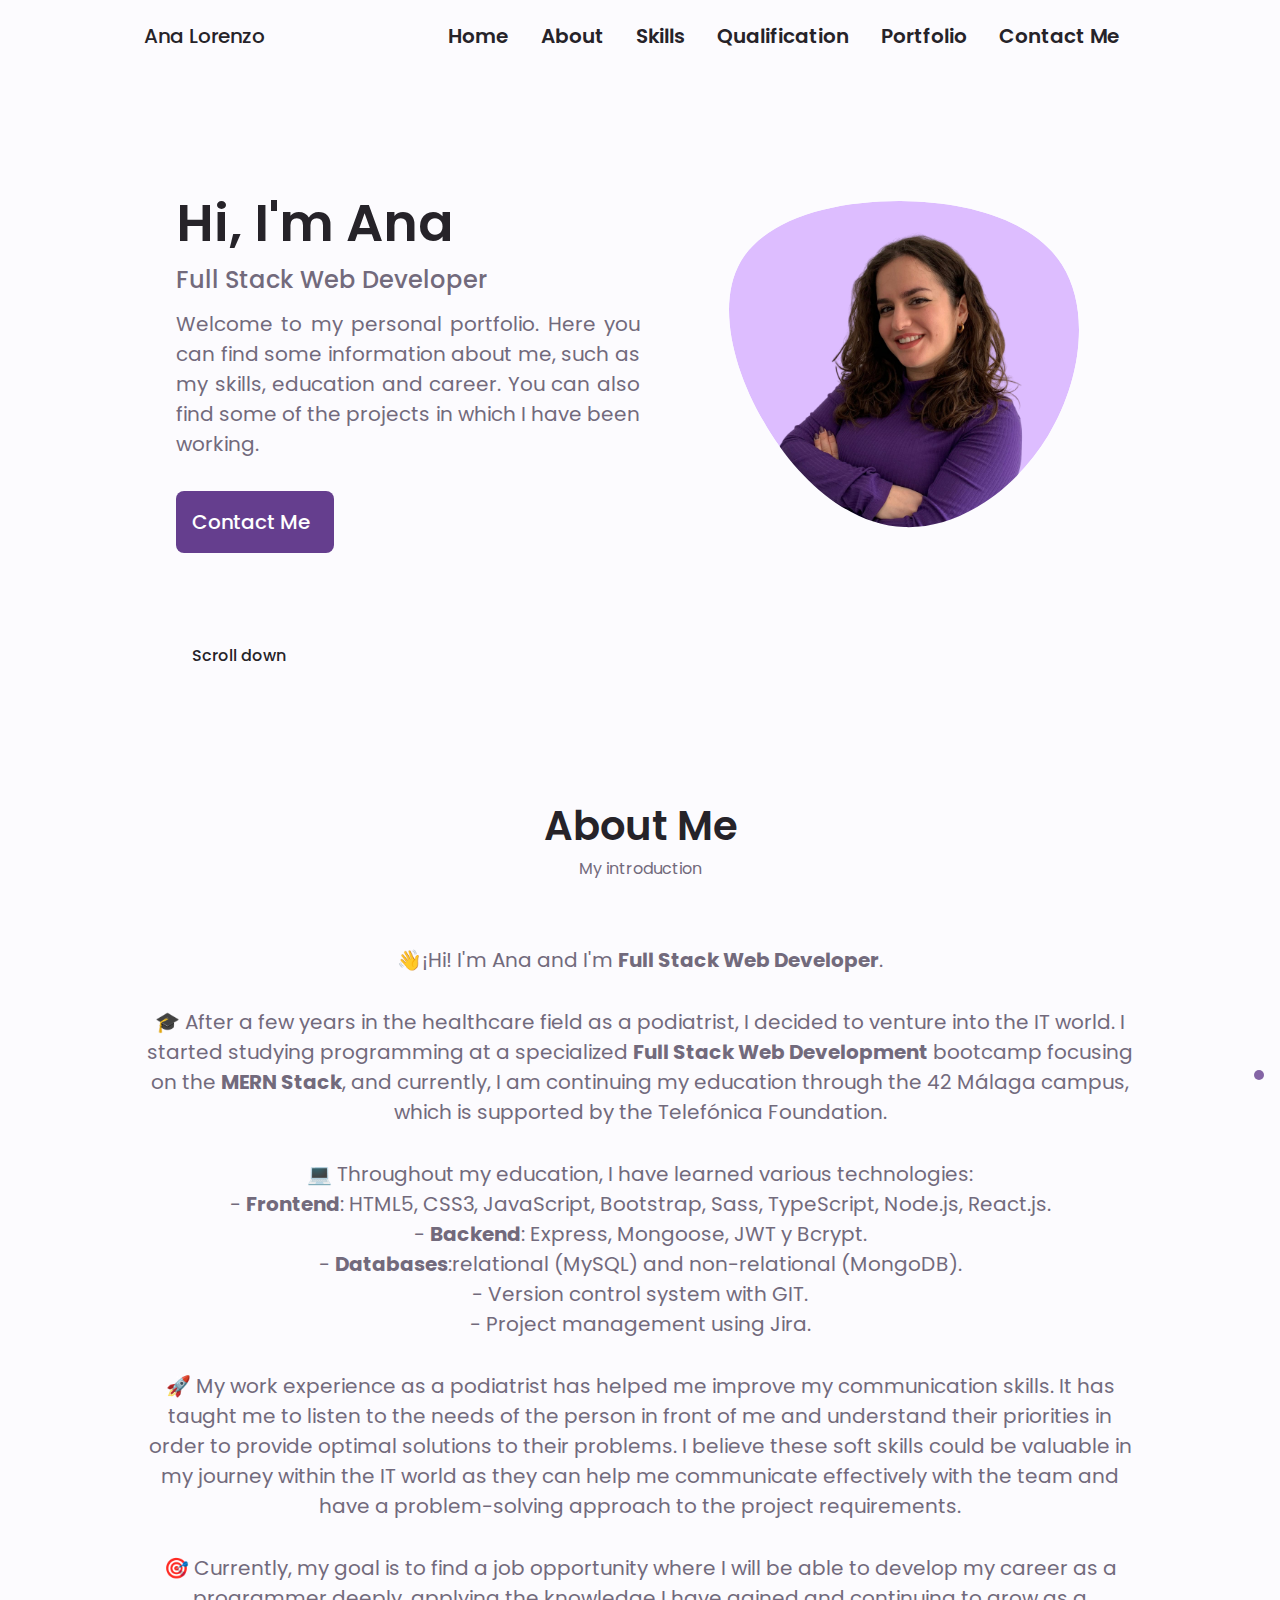
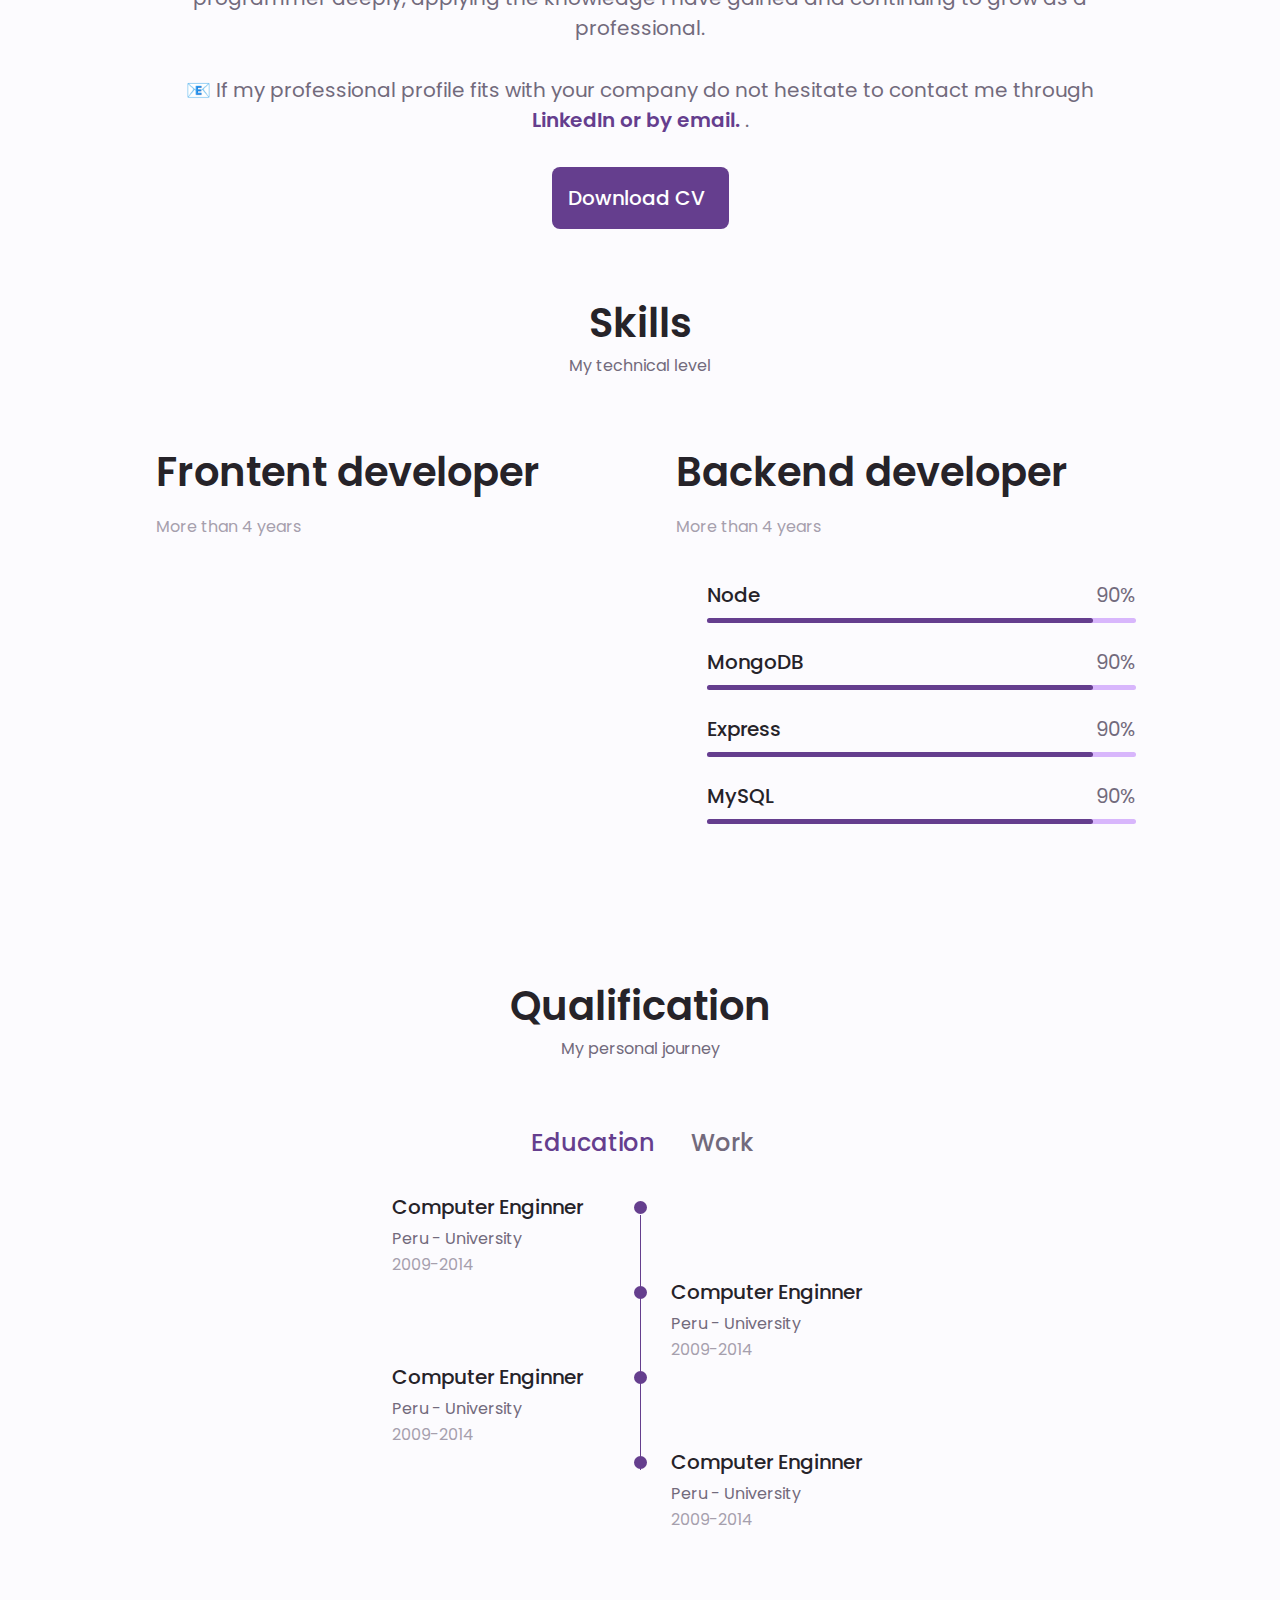
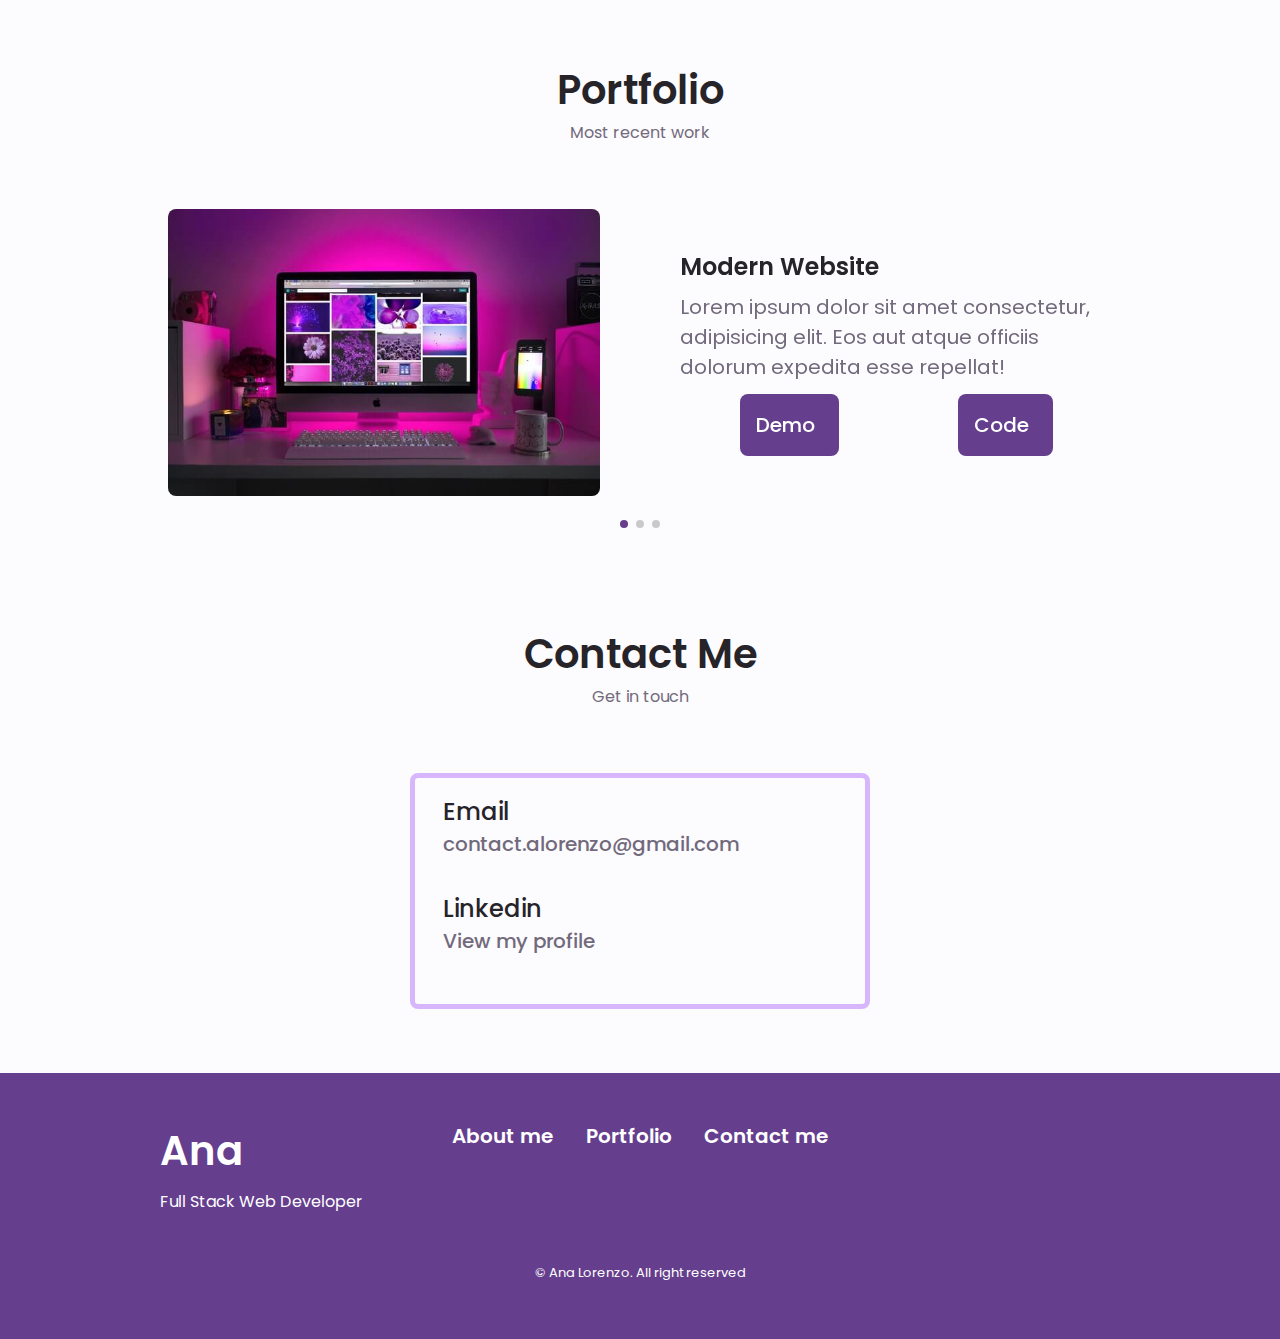
==== commit 8d8bc69a: "home && about done" ====
--- a/index.html
+++ b/index.html
@@ -127,10 +127,10 @@
               <h1 class="home__title">Hi, I'm Ana</h1>
               <h3 class="home__subtitle">Full Stack Web Developer</h3>
               <p class="home__description">
-                Lorem ipsum, dolor sit amet consectetur adipisicing elit.
-                Asperiores esse consequuntur consectetur. Perferendis iure eos
-                quidem nesciunt ex adipisci facere quam, minima dignissimos
-                consequatur. Sed porro quia ipsa libero expedita.
+                Welcome to my personal portfolio. Here you can find some
+                information about me, such as my skills, education and career.
+                You can also find some of the projects in which I have been
+                working.
               </p>
               <a href="#contact" class="button button--flex">
                 Contact Me
@@ -157,10 +157,47 @@
           <!-- <img src="assets/img/about.jpg" alt="" class="about__img" /> -->
           <div class="about__data">
             <p class="about__description">
-              Lorem ipsum dolor sit amet consectetur adipisicing elit. Eveniet,
-              blanditiis. Distinctio quasi ipsa doloremque, non repellendus
-              deserunt possimus dicta iusto similique perspiciatis ad, expedita
-              velit temporibus deleniti sunt alias soluta?
+              👋¡Hi! I'm Ana and I'm <strong>Full Stack Web Developer</strong>.
+            </p>
+            <p class="about__description">
+              🎓 After a few years in the healthcare field as a podiatrist, I
+              decided to venture into the IT world. I started studying
+              programming at a specialized
+              <strong>Full Stack Web Development</strong> bootcamp focusing on
+              the <strong>MERN Stack</strong>, and currently, I am continuing my
+              education through the 42 Málaga campus, which is supported by the
+              Telefónica Foundation.
+            </p>
+            <p class="about__description">
+              💻 Throughout my education, I have learned various technologies:
+              <br />
+              - <strong>Frontend</strong>: HTML5, CSS3, JavaScript, Bootstrap,
+              Sass, TypeScript, Node.js, React.js. <br />
+              - <strong>Backend</strong>: Express, Mongoose, JWT y Bcrypt.
+              <br />
+              - <strong>Databases</strong>:relational (MySQL) and non-relational
+              (MongoDB). <br />
+              - Version control system with GIT. <br />
+              - Project management using Jira.
+            </p>
+            <p class="about__description">
+              🚀 My work experience as a podiatrist has helped me improve my
+              communication skills. It has taught me to listen to the needs of
+              the person in front of me and understand their priorities in order
+              to provide optimal solutions to their problems. I believe these
+              soft skills could be valuable in my journey within the IT world as
+              they can help me communicate effectively with the team and have a
+              problem-solving approach to the project requirements.
+            </p>
+            <p class="about__description">
+              🎯 Currently, my goal is to find a job opportunity where I will be
+              able to develop my career as a programmer deeply, applying the
+              knowledge I have gained and continuing to grow as a professional.
+            </p>
+            <p class="about__description">
+              📧 If my professional profile fits with your company do not
+              hesitate to contact me through
+              <a href="#contact">LinkedIn or by email. </a>.
             </p>
             <!-- <div class="about__info">
               <div>
--- a/assets/css/styles.css
+++ b/assets/css/styles.css
@@ -58,14 +58,14 @@
 }
 
 /* Font size for large devices */
-@media screen and (min-width: 968px) {
+@media screen and (min-width: 992px) {
   :root {
-    --big-font-size: 3rem;
-    --h1-font-size: 2.25rem;
-    --h2-font-size: 1.5rem;
-    --h3-font-size: 1.25rem;
-    --normal-font-size: 1rem;
-    --small-font-size: 0.875rem;
+    --big-font-size: 3.25rem;
+    --h1-font-size: 2.5rem;
+    --h2-font-size: 1.75rem;
+    --h3-font-size: 1.5rem;
+    --normal-font-size: 1.25rem;
+    --small-font-size: 1rem;
     --smaller-font-size: 0.813rem;
   }
 }
@@ -107,7 +107,9 @@
 
 a {
   text-decoration: none;
-  /* color: var(--tittle-color); */
+  cursor: pointer;
+  color: var(--first-color);
+  font-weight: var(--font-semi-bold);
 }
 
 img {
@@ -323,7 +325,7 @@
 
 .about__description {
   text-align: center;
-  margin-bottom: var(--mb-2-5);
+  margin-bottom: var(--mb-2);
 }
 
 .about__info {
@@ -667,7 +669,7 @@
 
 /*==================== MEDIA QUERIES ====================*/
 /* For small devices */
-@media screen and (max-width: 992px) {
+@media screen and (max-width: 991px) {
   .nav__menu {
     position: fixed;
     bottom: -100%;
@@ -689,7 +691,6 @@
     flex-direction: column;
     align-items: center;
     font-size: var(--small-font-size);
-    color: var(--title-color);
     font-weight: var(--font-medium);
   }
 
@@ -741,6 +742,9 @@
     grid-template-columns: 0.6fr;
     justify-content: center;
   }
+  .container {
+    margin: auto ;
+  }
 }
 
 /* For large devices */
@@ -793,7 +797,7 @@
     column-gap: 2rem;
   }
   .home__blob {
-    width: 320px;
+    width: 350px;
   }
   .home__scroll {
     display: block;
@@ -803,9 +807,10 @@
   }
   .about__container {
     column-gap: 5rem;
+    margin: auto;
   }
   .about__description {
-    text-align: initial;
+    text-align: center;
   }
   .about__info {
     justify-content: space-between;
@@ -830,10 +835,10 @@
     font-size: 3.5rem;
   }
   .swiper-button-prev {
-    left: -2.5rem;
+    left: 0rem;
   }
   .swiper-button-next {
-    right: -2.5rem;
+    right: 0;
   }
   .skills__content {
     gap: 3rem;
@@ -842,7 +847,7 @@
     max-width: 460px;
   }
   .footer__container {
-    grid-template-columns: repeat(3, 1fr);
+    grid-template-columns: 1fr 2fr 1fr;
   }
   .footer__bg {
     padding: 3rem 0 3.5rem;
@@ -850,8 +855,18 @@
   .footer__links {
     flex-direction: row;
     column-gap: 2rem;
+    justify-content: center;
   }
   .footer__socials {
     justify-self: flex-end;
   }
 }
+/* For x-large devices */
+@media screen and (min-width: 1200px) {
+  .swiper-button-prev {
+    left: -2.5rem;
+  }
+  .swiper-button-next {
+    right: -2.5rem;
+  }
+}
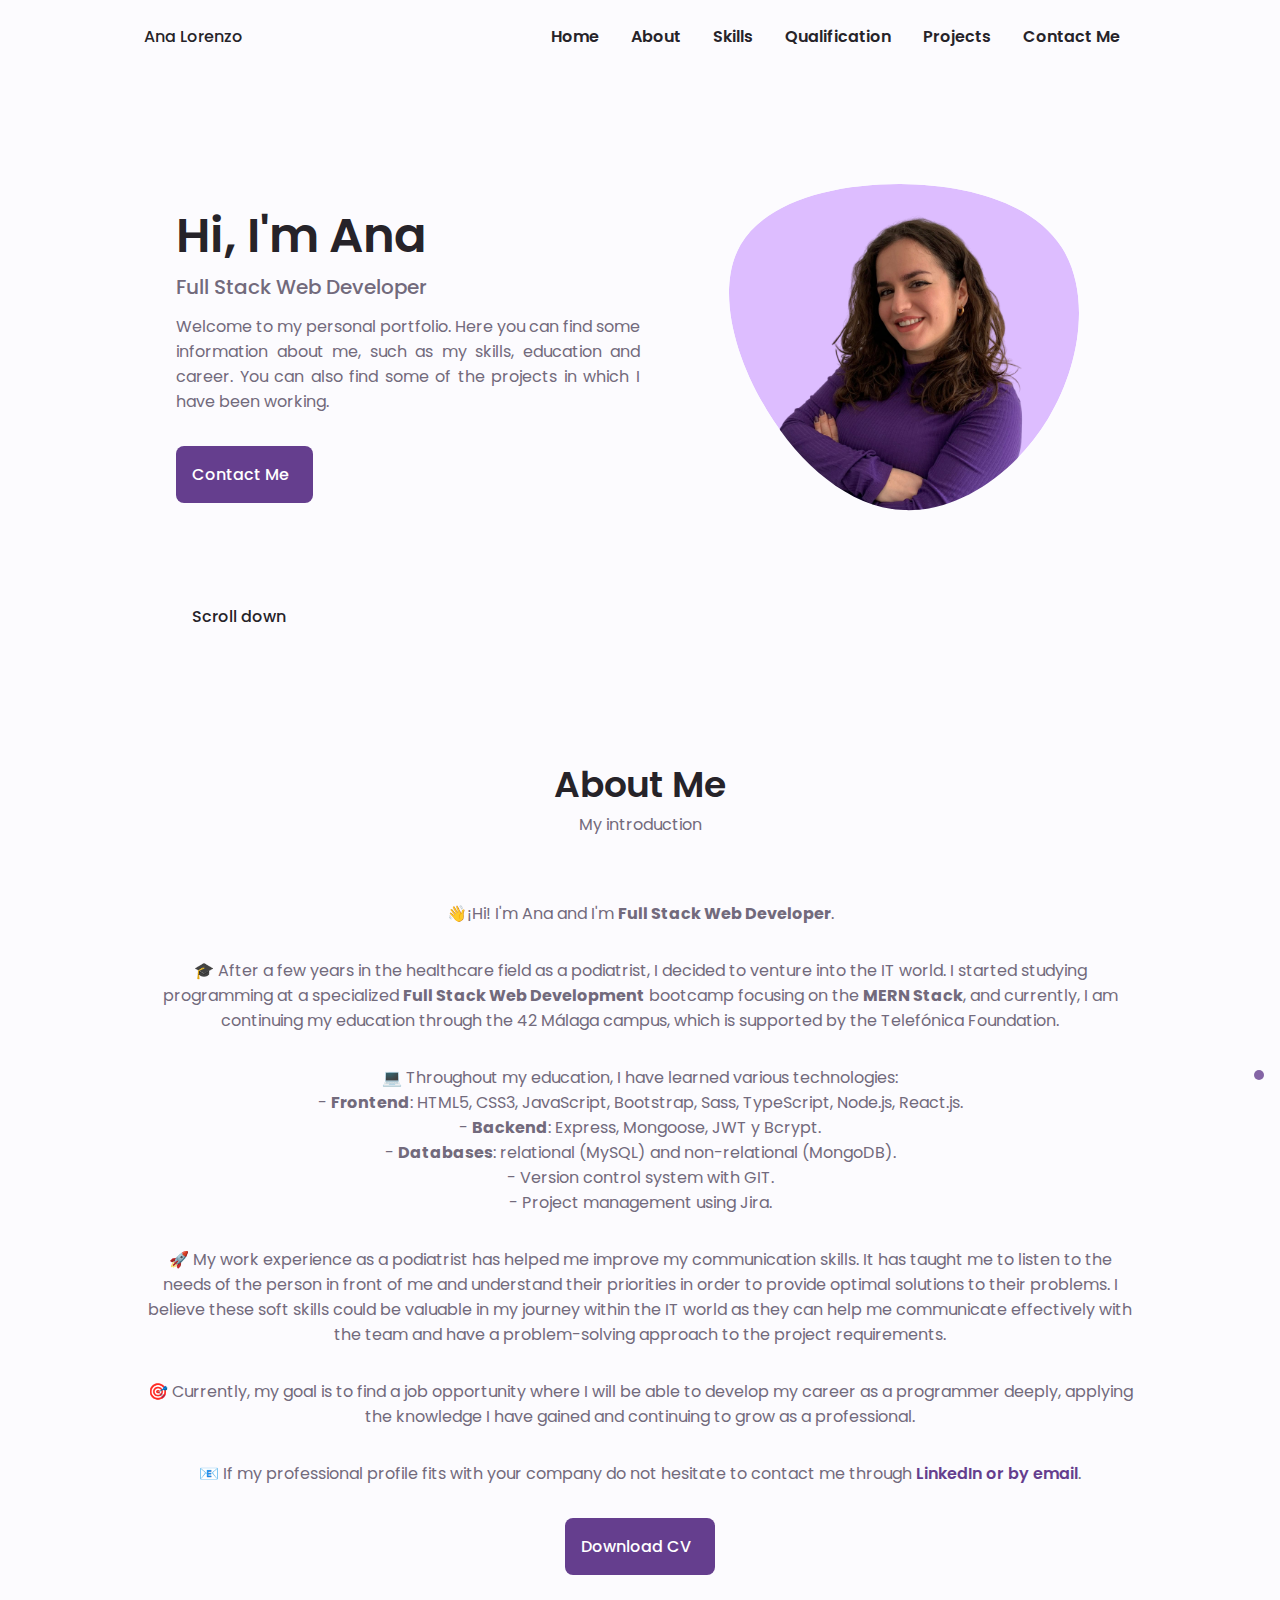
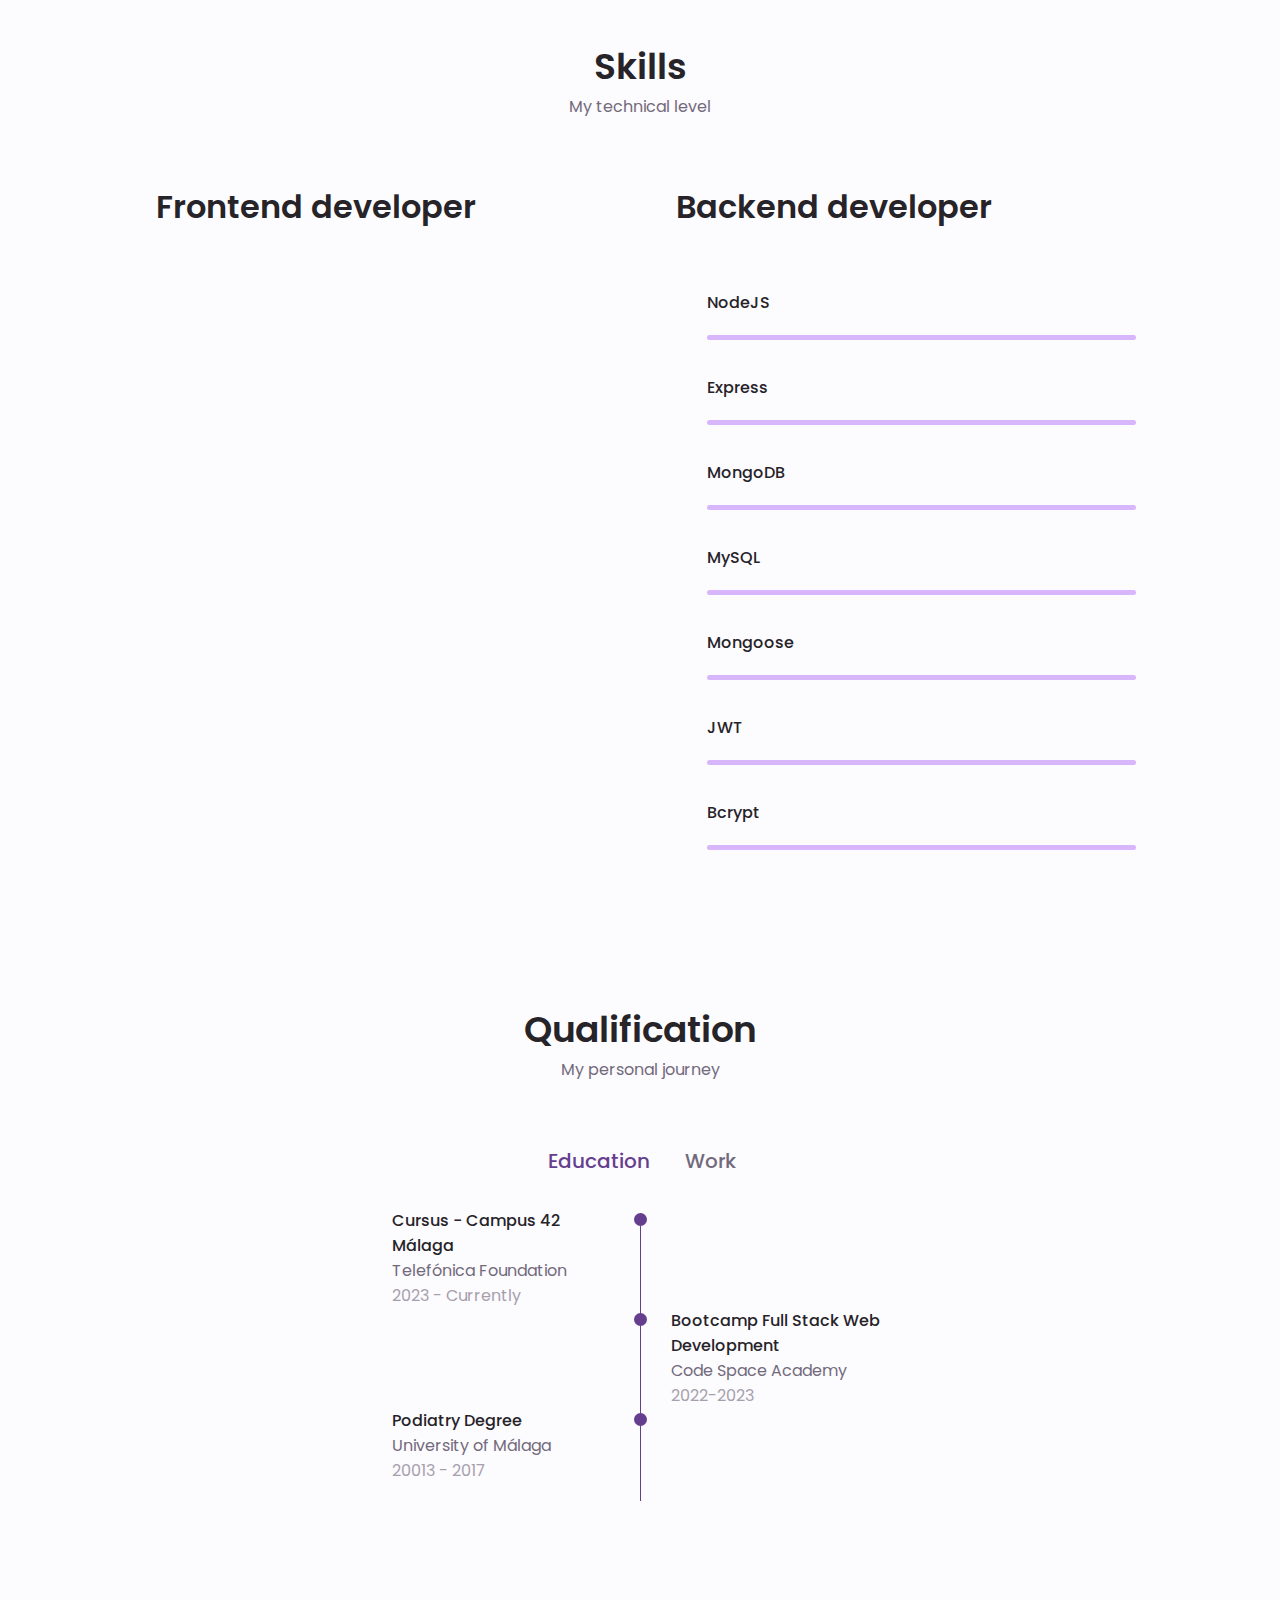
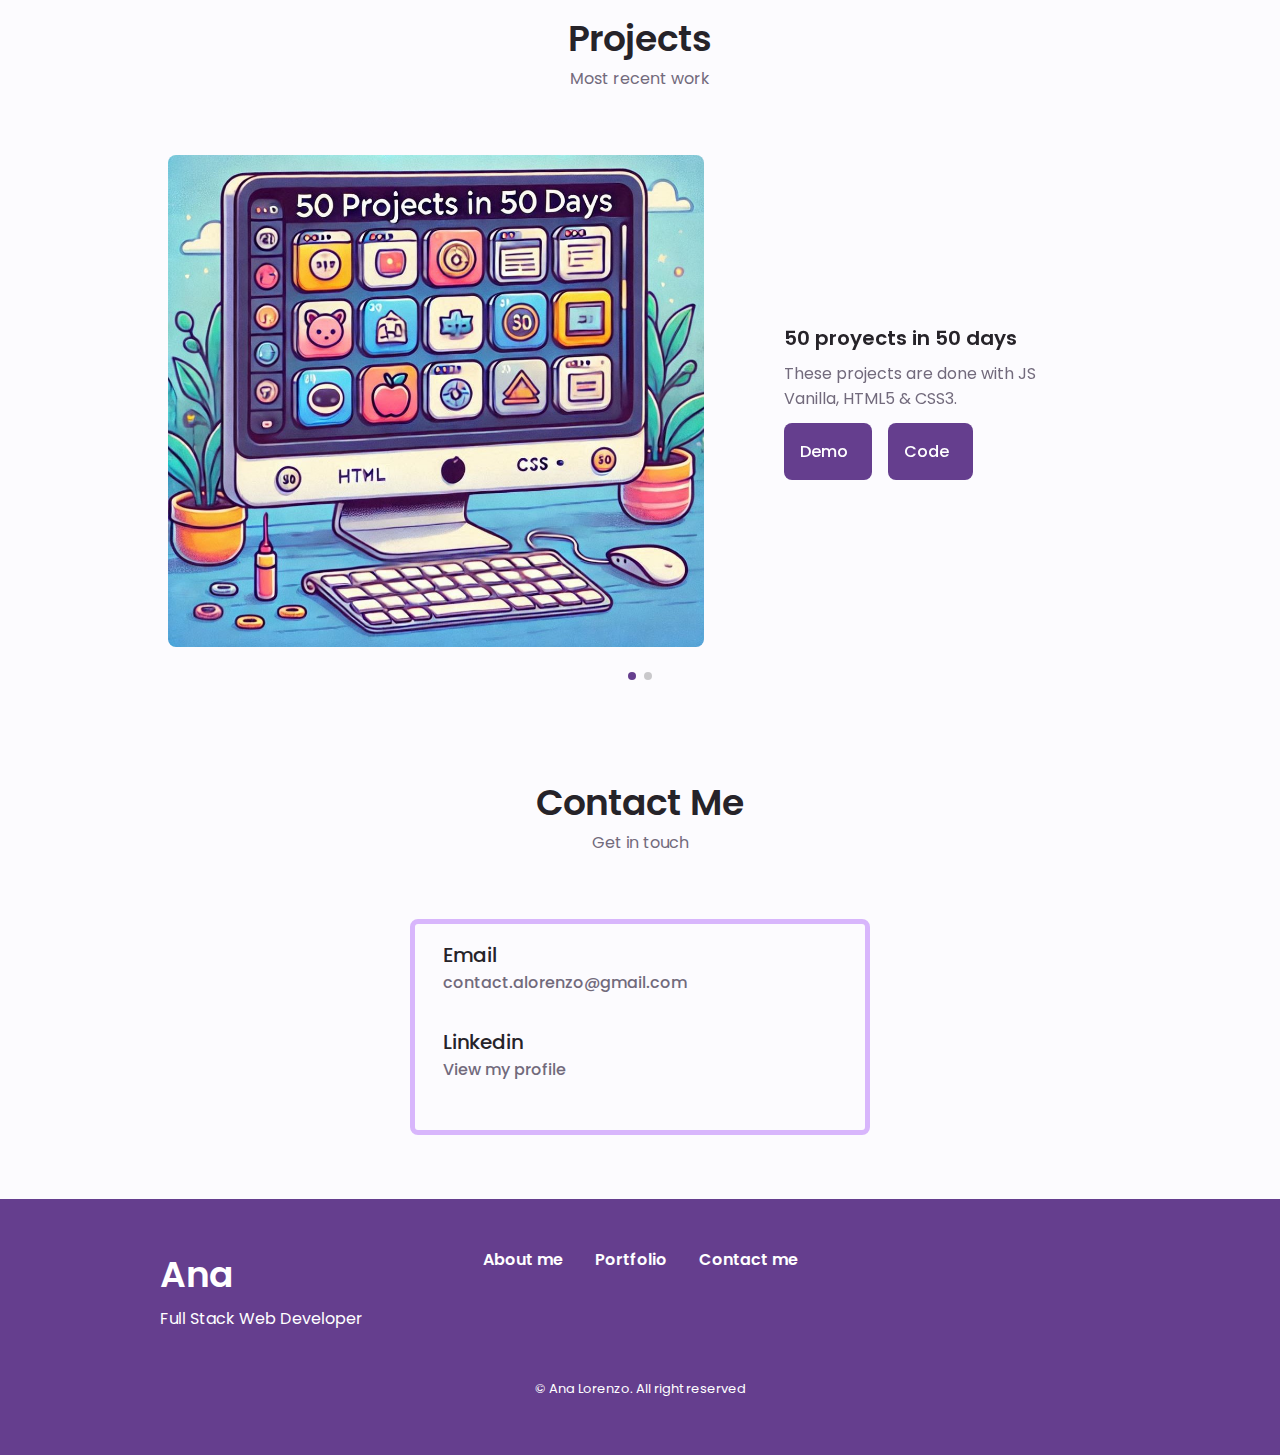
==== commit 22eae3f4: "por actualizar las descripciones" ====
--- a/index.html
+++ b/index.html
@@ -1,747 +1,733 @@
-<!DOCTYPE html>
-<html lang="en">
-  <head>
-    <meta charset="UTF-8" />
-    <meta name="viewport" content="width=device-width, initial-scale=1.0" />
-
-    <link
-      rel="stylesheet"
-      href="https://unicons.iconscout.com/release/v4.0.8/css/line.css"
-    />
-
-    <!--==================== SWIPER CSS ====================-->
-    <link rel="stylesheet" href="assets/css/swiper-bundle.min.css" />
-
-    <!--====================  CSS ====================-->
-    <link rel="stylesheet" href="assets/css/styles.css" />
-
-    <title>Responsive Portfolio Website</title>
-  </head>
-  <body>
-    <!--==================== HEADER ====================-->
-    <header class="header" id="header">
-      <nav class="nav container">
-        <a href="/" class="nav__logo">Ana Lorenzo</a>
-        <div class="nav__menu" id="nav__menu">
-          <ul class="nav__list grid">
-            <li class="nav__item">
-              <a href="#home" class="nav__link active-link">
-                <i class="uil uil-estate nav__icon"></i>Home</a
-              >
-            </li>
-            <li class="nav__item">
-              <a href="#about" class="nav__link">
-                <i class="uil uil-user nav__icon"></i>About</a
-              >
-            </li>
-            <li class="nav__item">
-              <a href="#skills" class="nav__link">
-                <i class="uil uil-file-alt nav__icon"></i>Skills</a
-              >
-            </li>
-            <li class="nav__item">
-              <a href="#qualification" class="nav__link">
-                <i class="uil uil-graduation-cap nav__icon"></i>Qualification</a
-              >
-            </li>
-            <li class="nav__item">
-              <a href="#portfolio" class="nav__link">
-                <i class="uil uil-scenery nav__icon"></i>
-                Portfolio</a
-              >
-            </li>
-            <li class="nav__item">
-              <a href="#contact" class="nav__link"
-                ><i class="uil uil-message nav__icon"></i>Contact Me</a
-              >
-            </li>
-          </ul>
-          <i class="uil uil-times nav__close" id="nav__close"></i>
-        </div>
-        <div class="nav__btns">
-          <div class="nav__toggle" id="nav__toggle">
-            <i class="uil uil-apps"></i>
-          </div>
-          <!-- Theme change button
-          <i class="uil uil-moon change-theme" id="theme-button"></i>
-        --></div>
-      </nav>
-    </header>
-
-    <!--==================== MAIN ====================-->
-    <main class="main">
-      <!--==================== HOME ====================-->
-      <section class="home section" id="home">
-        <div class="home__container container grid">
-          <div class="home__content grid">
-            <div class="home__social">
-              <a
-                href="https://www.linkedin.com/in/analorenzorivero/"
-                class="home__social-icon"
-                target="_blank"
-              >
-                <i class="uil uil-linkedin"></i
-              ></a>
-              <a
-                href="https://github.com/AnaLR27"
-                class="home__social-icon"
-                target="_blank"
-              >
-                <i class="uil uil-github"></i
-              ></a>
-            </div>
-
-            <div class="home__img">
-              <svg
-                class="home__blob"
-                viewBox="0 0 200 187"
-                xmlns="http://www.w3.org/2000/svg"
-                xmlns:xlink="http://www.w3.org/1999/xlink"
-              >
-                <mask id="mask0" mask-type="alpha">
-                  <path
-                    d="M190.312 36.4879C206.582 62.1187 201.309 102.826 182.328 134.186C163.346 165.547 
-                    130.807 187.559 100.226 186.353C69.6454 185.297 41.0228 161.023 21.7403 129.362C2.45775 
-                    97.8511 -7.48481 59.1033 6.67581 34.5279C20.9871 10.1032 59.7028 -0.149132 97.9666 
-                    0.00163737C136.23 0.303176 174.193 10.857 190.312 36.4879Z"
-                  />
-                </mask>
-                <g mask="url(#mask0)">
-                  <path
-                    d="M190.312 36.4879C206.582 62.1187 201.309 102.826 182.328 134.186C163.346 
-                    165.547 130.807 187.559 100.226 186.353C69.6454 185.297 41.0228 161.023 21.7403 
-                    129.362C2.45775 97.8511 -7.48481 59.1033 6.67581 34.5279C20.9871 10.1032 59.7028 
-                    -0.149132 97.9666 0.00163737C136.23 0.303176 174.193 10.857 190.312 36.4879Z"
-                  />
-                  <image
-                    class="home__blob-img"
-                    x="0"
-                    y="-30"
-                    href="assets/img/WhatsApp Image 2023-04-23 at 20.49.37-PhotoRoom.png-PhotoRoom.png"
-                  />
-                </g>
-              </svg>
-            </div>
-
-            <div class="home__data">
-              <h1 class="home__title">Hi, I'm Ana</h1>
-              <h3 class="home__subtitle">Full Stack Web Developer</h3>
-              <p class="home__description">
-                Welcome to my personal portfolio. Here you can find some
-                information about me, such as my skills, education and career.
-                You can also find some of the projects in which I have been
-                working.
-              </p>
-              <a href="#contact" class="button button--flex">
-                Contact Me
-                <i class="uil uil-message button__icon"></i>
-              </a>
-            </div>
-          </div>
-
-          <div class="home__scroll">
-            <a href="#about" class="home__scroll-button button--flex">
-              <i class="uil uil-mouse-alt home__scroll-mouse"></i>
-              <span class="home__scroll-name">Scroll down</span>
-              <i class="uil uil-arrow-down home__scroll-arrow"></i>
-            </a>
-          </div>
-        </div>
-      </section>
-
-      <!--==================== ABOUT ====================-->
-      <section class="about section" id="about">
-        <h2 class="section__title">About Me</h2>
-        <span class="section__subtitle">My introduction</span>
-        <div class="about__container container grid">
-          <!-- <img src="assets/img/about.jpg" alt="" class="about__img" /> -->
-          <div class="about__data">
-            <p class="about__description">
-              👋¡Hi! I'm Ana and I'm <strong>Full Stack Web Developer</strong>.
-            </p>
-            <p class="about__description">
-              🎓 After a few years in the healthcare field as a podiatrist, I
-              decided to venture into the IT world. I started studying
-              programming at a specialized
-              <strong>Full Stack Web Development</strong> bootcamp focusing on
-              the <strong>MERN Stack</strong>, and currently, I am continuing my
-              education through the 42 Málaga campus, which is supported by the
-              Telefónica Foundation.
-            </p>
-            <p class="about__description">
-              💻 Throughout my education, I have learned various technologies:
-              <br />
-              - <strong>Frontend</strong>: HTML5, CSS3, JavaScript, Bootstrap,
-              Sass, TypeScript, Node.js, React.js. <br />
-              - <strong>Backend</strong>: Express, Mongoose, JWT y Bcrypt.
-              <br />
-              - <strong>Databases</strong>:relational (MySQL) and non-relational
-              (MongoDB). <br />
-              - Version control system with GIT. <br />
-              - Project management using Jira.
-            </p>
-            <p class="about__description">
-              🚀 My work experience as a podiatrist has helped me improve my
-              communication skills. It has taught me to listen to the needs of
-              the person in front of me and understand their priorities in order
-              to provide optimal solutions to their problems. I believe these
-              soft skills could be valuable in my journey within the IT world as
-              they can help me communicate effectively with the team and have a
-              problem-solving approach to the project requirements.
-            </p>
-            <p class="about__description">
-              🎯 Currently, my goal is to find a job opportunity where I will be
-              able to develop my career as a programmer deeply, applying the
-              knowledge I have gained and continuing to grow as a professional.
-            </p>
-            <p class="about__description">
-              📧 If my professional profile fits with your company do not
-              hesitate to contact me through
-              <a href="#contact">LinkedIn or by email. </a>.
-            </p>
-            <!-- <div class="about__info">
-              <div>
-                <span class="about__info-title">08+</span>
-                <span class="about__info-name"
-                  >Years <br />
-                  experience</span
-                >
-              </div>
-              <div>
-                <span class="about__info-title">20+</span>
-                <span class="about__info-name"
-                  >Completed <br />
-                  projects</span
-                >
-              </div>
-              <div>
-                <span class="about__info-title">05+</span>
-                <span class="about__info-name"
-                  >Companies <br />
-                  worked</span
-                >
-              </div>
-            </div> -->
-            <div class="about__buttons">
-              <a
-                download=""
-                href="assets/pdf/CV ANA LORENZO RIVERO.pdf"
-                class="button button--flex"
-                >Download CV
-                <i class="uil uil-download-alt button__icon"></i>
-              </a>
-            </div>
-          </div>
-        </div>
-      </section>
-
-      <!--==================== SKILLS ====================-->
-      <section class="skills section container" id="skills">
-        <h2 class="section__title">Skills</h2>
-        <span class="section__subtitle">My technical level</span>
-
-        <div class="skills__content">
-          <!--==================== SKILLS1 ====================-->
-          <div class="skills__container">
-            <div class="skills__header">
-              <i class="uil uil-brackets-curly skills__icon"></i>
-              <div>
-                <h1 class="skills__titles">Frontent developer</h1>
-                <span class="skills__subtitle">More than 4 years</span>
-              </div>
-
-              <i class="uil uil-angle-down skills__arrow"></i>
-            </div>
-
-            <div class="skills__list grid skills__close">
-              <div class="skills__data">
-                <div class="skills__titles">
-                  <h3 class="skills__name">HTML5</h3>
-                  <span class="skills__number">90%</span>
-                </div>
-                <div class="skills__bar">
-                  <span class="skills__percentage skills__html"></span>
-                </div>
-              </div>
-
-              <div class="skills__data">
-                <div class="skills__titles">
-                  <h3 class="skills__name">CSS3</h3>
-                  <span class="skills__number">90%</span>
-                </div>
-                <div class="skills__bar">
-                  <span class="skills__percentage skills__css"></span>
-                </div>
-              </div>
-
-              <div class="skills__data">
-                <div class="skills__titles">
-                  <h3 class="skills__name">JavaScript</h3>
-                  <span class="skills__number">90%</span>
-                </div>
-                <div class="skills__bar">
-                  <span class="skills__percentage skills__js"></span>
-                </div>
-              </div>
-
-              <div class="skills__data">
-                <div class="skills__titles">
-                  <h3 class="skills__name">React</h3>
-                  <span class="skills__number">90%</span>
-                </div>
-                <div class="skills__bar">
-                  <span class="skills__percentage skills__react"></span>
-                </div>
-              </div>
-            </div>
-          </div>
-
-          <!--==================== SKILLS2 ====================-->
-          <div class="skills__container">
-            <div class="skills__header">
-              <i class="uil uil-server-network skills__icon"></i>
-              <div>
-                <h1 class="skills__titles">Backend developer</h1>
-                <span class="skills__subtitle">More than 4 years</span>
-              </div>
-
-              <i class="uil uil-angle-down skills__arrow"></i>
-            </div>
-
-            <div class="skills__list grid skills__open">
-              <div class="skills__data">
-                <div class="skills__titles">
-                  <h3 class="skills__name">Node</h3>
-                  <span class="skills__number">90%</span>
-                </div>
-                <div class="skills__bar">
-                  <span class="skills__percentage skills__node"></span>
-                </div>
-              </div>
-
-              <div class="skills__data">
-                <div class="skills__titles">
-                  <h3 class="skills__name">MongoDB</h3>
-                  <span class="skills__number">90%</span>
-                </div>
-                <div class="skills__bar">
-                  <span class="skills__percentage skills__mongo"></span>
-                </div>
-              </div>
-
-              <div class="skills__data">
-                <div class="skills__titles">
-                  <h3 class="skills__name">Express</h3>
-                  <span class="skills__number">90%</span>
-                </div>
-                <div class="skills__bar">
-                  <span class="skills__percentage skills__express"></span>
-                </div>
-              </div>
-
-              <div class="skills__data">
-                <div class="skills__titles">
-                  <h3 class="skills__name">MySQL</h3>
-                  <span class="skills__number">90%</span>
-                </div>
-                <div class="skills__bar">
-                  <span class="skills__percentage skills__mysql"></span>
-                </div>
-              </div>
-            </div>
-          </div>
-        </div>
-      </section>
-
-      <!--==================== QUALIFICATION ====================-->
-      <section class="qualification section" id="qualification">
-        <h2 class="section__title">Qualification</h2>
-        <span class="section__subtitle">My personal journey</span>
-
-        <div class="quialification__container container">
-          <div class="qualification__tabs">
-            <div
-              class="qualification__button button--flex qualification__active"
-              data-target="#education"
-            >
-              <i class="uil uil-graduation-cap qualification__icon"></i>
-              Education
-            </div>
-
-            <div class="qualification__button button--flex" data-target="#work">
-              <i class="uil uil-briefcase-alt qualification__icon"></i>
-              Work
-            </div>
-          </div>
-          <div class="qualification__sections">
-            <!--==================== QUALIFICATION CONTENT 1====================-->
-            <div
-              class="qualification__content qualification__active"
-              data-content
-              id="education"
-            >
-              <!--==================== QUALIFICATION 1====================-->
-              <div class="qualification__data">
-                <div>
-                  <h3 class="qualification__title">Computer Enginner</h3>
-                  <span class="qualification__subtitle">Peru - University</span>
-                  <div class="qualification__calendar">
-                    <i class="uil uil-calendar-alt"></i>
-                    2009-2014
-                  </div>
-                </div>
-
-                <div>
-                  <span class="qualification__rounder"></span>
-                  <span class="qualification__line"></span>
-                </div>
-              </div>
-
-              <!--==================== QUALIFICATION 2====================-->
-              <div class="qualification__data">
-                <div></div>
-
-                <div>
-                  <span class="qualification__rounder"></span>
-                  <span class="qualification__line"></span>
-                </div>
-                <div>
-                  <h3 class="qualification__title">Computer Enginner</h3>
-                  <span class="qualification__subtitle">Peru - University</span>
-                  <div class="qualification__calendar">
-                    <i class="uil uil-calendar-alt"></i>
-                    2009-2014
-                  </div>
-                </div>
-              </div>
-
-              <!--==================== QUALIFICATION 3====================-->
-              <div class="qualification__data">
-                <div>
-                  <h3 class="qualification__title">Computer Enginner</h3>
-                  <span class="qualification__subtitle">Peru - University</span>
-                  <div class="qualification__calendar">
-                    <i class="uil uil-calendar-alt"></i>
-                    2009-2014
-                  </div>
-                </div>
-
-                <div>
-                  <span class="qualification__rounder"></span>
-                  <span class="qualification__line"></span>
-                </div>
-              </div>
-
-              <!--==================== QUALIFICATION 4====================-->
-              <div class="qualification__data">
-                <div></div>
-
-                <div>
-                  <span class="qualification__rounder"></span>
-                  <!-- <span class="qualification__line"></span> -->
-                </div>
-                <div>
-                  <h3 class="qualification__title">Computer Enginner</h3>
-                  <span class="qualification__subtitle">Peru - University</span>
-                  <div class="qualification__calendar">
-                    <i class="uil uil-calendar-alt"></i>
-                    2009-2014
-                  </div>
-                </div>
-              </div>
-            </div>
-            <!--==================== QUALIFICATION CONTENT 2====================-->
-            <div class="qualification__content" data-content id="work">
-              <!--==================== QUALIFICATION 1====================-->
-              <div class="qualification__data">
-                <div>
-                  <h3 class="qualification__title">Web Developer</h3>
-                  <span class="qualification__subtitle">Peru - University</span>
-                  <div class="qualification__calendar">
-                    <i class="uil uil-calendar-alt"></i>
-                    2009-2014
-                  </div>
-                </div>
-
-                <div>
-                  <span class="qualification__rounder"></span>
-                  <span class="qualification__line"></span>
-                </div>
-              </div>
-
-              <!--==================== QUALIFICATION 2====================-->
-              <div class="qualification__data">
-                <div></div>
-
-                <div>
-                  <span class="qualification__rounder"></span>
-                  <span class="qualification__line"></span>
-                </div>
-                <div>
-                  <h3 class="qualification__title">Computer Enginner</h3>
-                  <span class="qualification__subtitle">Peru - University</span>
-                  <div class="qualification__calendar">
-                    <i class="uil uil-calendar-alt"></i>
-                    2009-2014
-                  </div>
-                </div>
-              </div>
-
-              <!--==================== QUALIFICATION 3====================-->
-              <div class="qualification__data">
-                <div>
-                  <h3 class="qualification__title">Computer Enginner</h3>
-                  <span class="qualification__subtitle">Peru - University</span>
-                  <div class="qualification__calendar">
-                    <i class="uil uil-calendar-alt"></i>
-                    2009-2014
-                  </div>
-                </div>
-
-                <div>
-                  <span class="qualification__rounder"></span>
-                  <span class="qualification__line"></span>
-                </div>
-              </div>
-
-              <!--==================== QUALIFICATION 4====================-->
-              <div class="qualification__data">
-                <div></div>
-
-                <div>
-                  <span class="qualification__rounder"></span>
-                  <!-- <span class="qualification__line"></span> -->
-                </div>
-                <div>
-                  <h3 class="qualification__title">Computer Enginner</h3>
-                  <span class="qualification__subtitle">Peru - University</span>
-                  <div class="qualification__calendar">
-                    <i class="uil uil-calendar-alt"></i>
-                    2009-2014
-                  </div>
-                </div>
-              </div>
-            </div>
-          </div>
-        </div>
-      </section>
-
-      <!--==================== SERVICES ====================-->
-      <!-- <section class="services section" id="services">
-        <h2 class="section__title">Services</h2>
-        <span class="section__subtitle">What I offer</span>
-
-        <div class="services__container container grid">-->
-      <!--==================== SERVICES 1====================-->
-      <!-- <div class="services__content">
-            <div>
-              <i class="uil uil-web-grid services__icon"></i>
-              <h3 class="services__title">Frontent</h3>
-            </div>
-          </div>
-        </div>
-      </section>  -->
-
-      <!--==================== PORTFOLIO ====================-->
-      <section class="portfolio section" id="portfolio">
-        <h2 class="section__title">Portfolio</h2>
-        <span class="section__subtitle">Most recent work</span>
-        <div class="portfolio__container container swiper-container">
-          <div class="swiper-wrapper">
-            <!--==================== PORTFOLIO 1====================-->
-            <div class="portfolio__content grid swiper-slide">
-              <img
-                src="assets/img/portfolio1.jpg"
-                alt=""
-                class="portfolio__img"
-              />
-              <div class="portfolio__data">
-                <h3 class="portfolio__title">Modern Website</h3>
-                <p class="portfolio__description">
-                  Lorem ipsum dolor sit amet consectetur, adipisicing elit. Eos
-                  aut atque officiis dolorum expedita esse repellat!
-                </p>
-                <div class="links-flex">
-                  <a
-                    href="#"
-                    class="button button--flex button--small portfolio__button"
-                  >
-                    Demo
-                    <i class="uil uil-arrow-right button__icon"></i>
-                  </a>
-                  <a
-                    href="#"
-                    class="button button--flex button--small portfolio__button"
-                  >
-                    Code
-                    <i class="uil uil-arrow-right button__icon"></i>
-                  </a>
-                </div>
-              </div>
-            </div>
-            <!--==================== PORTFOLIO 2====================-->
-            <div class="portfolio__content grid swiper-slide">
-              <img
-                src="assets/img/portfolio2.jpg"
-                alt=""
-                class="portfolio__img"
-              />
-              <div class="portfolio__data">
-                <h3 class="portfolio__title">Modern Website</h3>
-                <p class="portfolio__description">
-                  Lorem ipsum dolor sit amet consectetur, adipisicing elit. Eos
-                  aut atque officiis dolorum expedita esse repellat!
-                </p>
-                <div class="links-flex">
-                  <a
-                    href="#"
-                    class="button button--flex button--small portfolio__button"
-                  >
-                    Demo
-                    <i class="uil uil-arrow-right button__icon"></i>
-                  </a>
-                  <a
-                    href="#"
-                    class="button button--flex button--small portfolio__button"
-                  >
-                    Code
-                    <i class="uil uil-arrow-right button__icon"></i>
-                  </a>
-                </div>
-              </div>
-            </div>
-            <!--==================== PORTFOLIO 3====================-->
-            <div class="portfolio__content grid swiper-slide">
-              <img
-                src="assets/img/portfolio3.jpg"
-                alt=""
-                class="portfolio__img"
-              />
-              <div class="portfolio__data">
-                <h3 class="portfolio__title">Modern Website</h3>
-                <p class="portfolio__description">
-                  Lorem ipsum dolor sit amet consectetur, adipisicing elit. Eos
-                  aut atque officiis dolorum expedita esse repellat!
-                </p>
-
-                <div class="links-flex">
-                  <a
-                    href="#"
-                    class="button button--flex button--small portfolio__button"
-                  >
-                    Demo
-                    <i class="uil uil-arrow-right button__icon"></i>
-                  </a>
-                  <a
-                    href="#"
-                    class="button button--flex button--small portfolio__button"
-                  >
-                    Code
-                    <i class="uil uil-arrow-right button__icon"></i>
-                  </a>
-                </div>
-              </div>
-            </div>
-          </div>
-
-          <!-- Add arrows-->
-          <div class="swiper-button-next">
-            <i class="uil uil-angle-right-b swiper-portfolio-icon"></i>
-          </div>
-          <div class="swiper-button-prev">
-            <i class="uil uil-angle-left-b swiper-portfolio-icon"></i>
-          </div>
-
-          <!-- Add pagination-->
-          <div class="swiper-pagination"></div>
-        </div>
-      </section>
-
-      <!--==================== PROJECT IN MIND ====================-->
-      <!-- <section class="project section"></section> -->
-
-      <!--==================== TESTIMONIAL ====================-->
-      <!-- <section class="testimonial section"></section> -->
-
-      <!--==================== CONTACT ME ====================-->
-      <section class="contact section" id="contact">
-        <h2 class="section__title">Contact Me</h2>
-        <span class="section__subtitle">Get in touch</span>
-        <div class="contact__container container grid">
-          <div>
-            <div class="contact__information">
-              <i class="uil uil-envelope contact__icon"></i>
-              <div>
-                <h3 class="contact__title">Email</h3>
-                <span class="contact__subtitle"
-                  >contact.alorenzo@gmail.com</span
-                >
-              </div>
-            </div>
-
-            <div class="contact__information">
-              <i class="uil uil-linkedin contact__icon"></i>
-              <div>
-                <h3 class="contact__title">Linkedin</h3>
-                <a
-                  href="https://www.linkedin.com/in/analorenzorivero/"
-                  target="_blank"
-                  class="contact__subtitle"
-                  >View my profile</a
-                >
-              </div>
-            </div>
-          </div>
-
-          <!-- <form action=""></form> -->
-        </div>
-      </section>
-    </main>
-
-    <!--==================== FOOTER ====================-->
-    <footer class="footer">
-      <div class="footer__bg">
-        <div class="footer__container container grid">
-          <div>
-            <h1 class="footer__title">Ana</h1>
-            <span class="footer__subtitle">Full Stack Web Developer</span>
-          </div>
-          <ul class="footer__links">
-            <li><a href="#about" class="footer__link">About me</a></li>
-            <li><a href="#portfolio" class="footer__link">Portfolio</a></li>
-            <li><a href="#contact" class="footer__link">Contact me</a></li>
-          </ul>
-
-          <div class="footer__socials">
-            <a
-              href="https://www.linkedin.com/in/analorenzorivero/"
-              class="footer__social"
-              target="_blank"
-            >
-              <i class="uil uil-linkedin"></i
-            ></a>
-            <a
-              href="https://github.com/AnaLR27"
-              class="footer__social"
-              target="_blank"
-            >
-              <i class="uil uil-github"></i
-            ></a>
-          </div>
-        </div>
-        <p class="footer__copy">&#169; Ana Lorenzo. All right reserved</p>
-      </div>
-    </footer>
-
-    <!--==================== SCROLL TOP ====================-->
-    <a href="#" class="scrollup" id="scroll-up">
-      <i class="uil uil-arrow-up scrollup-icon"></i>
-    </a>
-
-    <!--==================== SWIPER JS ====================-->
-    <script src="assets/js/swiper-bundle.min.js"></script>
-
-    <!--==================== JS ====================-->
-    <script src="assets/js/main.js"></script>
-  </body>
-</html>
+<!DOCTYPE html>
+<html lang="en">
+  <head>
+    <meta charset="UTF-8" />
+    <meta name="viewport" content="width=device-width, initial-scale=1.0" />
+    <link rel="shortcut icon" href="favicon.png" type="image/x-icon">
+
+    <link
+      rel="stylesheet"
+      href="https://unicons.iconscout.com/release/v4.0.8/css/line.css"
+    />
+
+    <!--==================== SWIPER CSS ====================-->
+    <link rel="stylesheet" href="assets/css/swiper-bundle.min.css" />
+
+    <!--====================  CSS ====================-->
+    <link rel="stylesheet" href="assets/css/styles.css" />
+
+    <title>Ana Lorenzo - Developer</title>
+  </head>
+  <body>
+    <!--==================== HEADER ====================-->
+    <header class="header" id="header">
+      <nav class="nav container">
+        <a href="index.html" class="nav__logo">Ana Lorenzo</a>
+        <div class="nav__menu" id="nav__menu">
+          <ul class="nav__list grid">
+            <li class="nav__item">
+              <a href="#home" class="nav__link active-link">
+                <i class="uil uil-estate nav__icon"></i>Home</a
+              >
+            </li>
+            <li class="nav__item">
+              <a href="#about" class="nav__link">
+                <i class="uil uil-user nav__icon"></i>About</a
+              >
+            </li>
+            <li class="nav__item">
+              <a href="#skills" class="nav__link">
+                <i class="uil uil-file-alt nav__icon"></i>Skills</a
+              >
+            </li>
+            <li class="nav__item">
+              <a href="#qualification" class="nav__link">
+                <i class="uil uil-graduation-cap nav__icon"></i>Qualification</a
+              >
+            </li>
+            <li class="nav__item">
+              <a href="#projects" class="nav__link">
+                <i class="uil uil-scenery nav__icon"></i>
+                Projects</a
+              >
+            </li>
+            <li class="nav__item">
+              <a href="#contact" class="nav__link"
+                ><i class="uil uil-message nav__icon"></i>Contact Me</a
+              >
+            </li>
+          </ul>
+          <i class="uil uil-times nav__close" id="nav__close"></i>
+        </div>
+        <div class="nav__btns">
+          <div class="nav__toggle" id="nav__toggle">
+            <i class="uil uil-apps"></i>
+          </div>
+          <!-- Theme change button
+          <i class="uil uil-moon change-theme" id="theme-button"></i>
+        --></div>
+      </nav>
+    </header>
+
+    <!--==================== MAIN ====================-->
+    <main class="main">
+      <!--==================== HOME ====================-->
+      <section class="home section" id="home">
+        <div class="home__container container grid">
+          <div class="home__content grid">
+            <div class="home__social">
+              <a
+                href="https://www.linkedin.com/in/analorenzorivero/"
+                class="home__social-icon"
+                target="_blank"
+              >
+                <i class="uil uil-linkedin"></i
+              ></a>
+              <a
+                href="https://github.com/AnaLR27"
+                class="home__social-icon"
+                target="_blank"
+              >
+                <i class="uil uil-github"></i
+              ></a>
+            </div>
+
+            <div class="home__img">
+              <svg
+                class="home__blob"
+                viewBox="0 0 200 187"
+                xmlns="http://www.w3.org/2000/svg"
+                xmlns:xlink="http://www.w3.org/1999/xlink"
+              >
+                <mask id="mask0" mask-type="alpha">
+                  <path
+                    d="M190.312 36.4879C206.582 62.1187 201.309 102.826 182.328 134.186C163.346 165.547 
+                    130.807 187.559 100.226 186.353C69.6454 185.297 41.0228 161.023 21.7403 129.362C2.45775 
+                    97.8511 -7.48481 59.1033 6.67581 34.5279C20.9871 10.1032 59.7028 -0.149132 97.9666 
+                    0.00163737C136.23 0.303176 174.193 10.857 190.312 36.4879Z"
+                  />
+                </mask>
+                <g mask="url(#mask0)">
+                  <path
+                    d="M190.312 36.4879C206.582 62.1187 201.309 102.826 182.328 134.186C163.346 
+                    165.547 130.807 187.559 100.226 186.353C69.6454 185.297 41.0228 161.023 21.7403 
+                    129.362C2.45775 97.8511 -7.48481 59.1033 6.67581 34.5279C20.9871 10.1032 59.7028 
+                    -0.149132 97.9666 0.00163737C136.23 0.303176 174.193 10.857 190.312 36.4879Z"
+                  />
+                  <image
+                    class="home__blob-img"
+                    x="0"
+                    y="-30"
+                    href="assets/img/ALR.png"
+                  />
+                </g>
+              </svg>
+            </div>
+
+            <div class="home__data">
+              <h1 class="home__title">Hi, I'm Ana</h1>
+              <h3 class="home__subtitle">Full Stack Web Developer</h3>
+              <p class="home__description">
+                Welcome to my personal portfolio. Here you can find some
+                information about me, such as my skills, education and career.
+                You can also find some of the projects in which I have been
+                working.
+              </p>
+              <a href="#contact" class="button button--flex">
+                Contact Me
+                <i class="uil uil-message button__icon"></i>
+              </a>
+            </div>
+          </div>
+
+          <div class="home__scroll">
+            <a href="#about" class="home__scroll-button button--flex">
+              <i class="uil uil-mouse-alt home__scroll-mouse"></i>
+              <span class="home__scroll-name">Scroll down</span>
+              <i class="uil uil-arrow-down home__scroll-arrow"></i>
+            </a>
+          </div>
+        </div>
+      </section>
+
+      <!--==================== ABOUT ====================-->
+      <section class="about section" id="about">
+        <h2 class="section__title">About Me</h2>
+        <span class="section__subtitle">My introduction</span>
+        <div class="about__container container grid">
+          <!-- <img src="assets/img/about.jpg" alt="" class="about__img" /> -->
+          <div class="about__data">
+            <p class="about__description">
+              👋¡Hi! I'm Ana and I'm <strong>Full Stack Web Developer</strong>.
+            </p>
+            <p class="about__description">
+              🎓 After a few years in the healthcare field as a podiatrist, I
+              decided to venture into the IT world. I started studying
+              programming at a specialized
+              <strong>Full Stack Web Development</strong> bootcamp focusing on
+              the <strong>MERN Stack</strong>, and currently, I am continuing my
+              education through the 42 Málaga campus, which is supported by the
+              Telefónica Foundation.
+            </p>
+            <p class="about__description">
+              💻 Throughout my education, I have learned various technologies:
+              <br />
+              - <strong>Frontend</strong>: HTML5, CSS3, JavaScript, Bootstrap,
+              Sass, TypeScript, Node.js, React.js. <br />
+              - <strong>Backend</strong>: Express, Mongoose, JWT y Bcrypt.
+              <br />
+              - <strong>Databases</strong>: relational (MySQL) and
+              non-relational (MongoDB). <br />
+              - Version control system with GIT. <br />
+              - Project management using Jira.
+            </p>
+            <p class="about__description">
+              🚀 My work experience as a podiatrist has helped me improve my
+              communication skills. It has taught me to listen to the needs of
+              the person in front of me and understand their priorities in order
+              to provide optimal solutions to their problems. I believe these
+              soft skills could be valuable in my journey within the IT world as
+              they can help me communicate effectively with the team and have a
+              problem-solving approach to the project requirements.
+            </p>
+            <p class="about__description">
+              🎯 Currently, my goal is to find a job opportunity where I will be
+              able to develop my career as a programmer deeply, applying the
+              knowledge I have gained and continuing to grow as a professional.
+            </p>
+            <p class="about__description">
+              📧 If my professional profile fits with your company do not
+              hesitate to contact me through
+              <a href="#contact">LinkedIn or by email</a>.
+            </p>
+
+            <div class="about__buttons">
+              <a
+                download=""
+                href="assets/pdf/CV ANA LORENZO RIVERO.pdf"
+                class="button button--flex"
+                >Download CV
+                <i class="uil uil-download-alt button__icon"></i>
+              </a>
+            </div>
+          </div>
+        </div>
+      </section>
+
+      <!--==================== SKILLS ====================-->
+      <section class="skills section container" id="skills">
+        <h2 class="section__title">Skills</h2>
+        <span class="section__subtitle">My technical level</span>
+
+        <div class="skills__content">
+          <!--==================== SKILLS1 ====================-->
+          <div class="skills__container">
+            <div class="skills__header">
+              <i class="uil uil-brackets-curly skills__icon"></i>
+              <div>
+                <h1 class="skills__titles">Frontend developer</h1>
+                <!-- <span class="skills__subtitle">More than 4 years</span> -->
+              </div>
+
+              <i class="uil uil-angle-down skills__arrow"></i>
+            </div>
+
+            <div class="skills__list grid skills__close">
+              <div class="skills__data">
+                <div class="skills__titles">
+                  <h3 class="skills__name">HTML5</h3>
+
+                  <span class="skills__number"
+                    ><i class="uil uil-check-circle skills__icon"></i
+                  ></span>
+                </div>
+                <div class="skills__bar">
+                  <!-- <span class="skills__percentage skills__html"></span> -->
+                </div>
+              </div>
+
+              <div class="skills__data">
+                <div class="skills__titles">
+                  <h3 class="skills__name">CSS3</h3>
+
+                  <span class="skills__number"
+                    ><i class="uil uil-check-circle skills__icon"></i
+                  ></span>
+                </div>
+                <div class="skills__bar">
+                  <!-- <span class="skills__percentage skills__html"></span> -->
+                </div>
+              </div>
+              <div class="skills__data">
+                <div class="skills__titles">
+                  <h3 class="skills__name">Sass</h3>
+
+                  <span class="skills__number"
+                    ><i class="uil uil-check-circle skills__icon"></i
+                  ></span>
+                </div>
+                <div class="skills__bar">
+                  <!-- <span class="skills__percentage skills__html"></span> -->
+                </div>
+              </div>
+
+              <div class="skills__data">
+                <div class="skills__titles">
+                  <h3 class="skills__name">Bootstrap</h3>
+
+                  <span class="skills__number"
+                    ><i class="uil uil-check-circle skills__icon"></i
+                  ></span>
+                </div>
+                <div class="skills__bar">
+                  <!-- <span class="skills__percentage skills__html"></span> -->
+                </div>
+              </div>
+
+              <div class="skills__data">
+                <div class="skills__titles">
+                  <h3 class="skills__name">JavaScript</h3>
+
+                  <span class="skills__number"
+                    ><i class="uil uil-check-circle skills__icon"></i
+                  ></span>
+                </div>
+                <div class="skills__bar">
+                  <!-- <span class="skills__percentage skills__html"></span> -->
+                </div>
+              </div>
+
+              <div class="skills__data">
+                <div class="skills__titles">
+                  <h3 class="skills__name">React</h3>
+
+                  <span class="skills__number"
+                    ><i class="uil uil-check-circle skills__icon"></i
+                  ></span>
+                </div>
+                <div class="skills__bar">
+                  <!-- <span class="skills__percentage skills__html"></span> -->
+                </div>
+              </div>
+
+              <div class="skills__data">
+                <div class="skills__titles">
+                  <h3 class="skills__name">TypeScript</h3>
+                  <p>Learning...</p>
+
+                  <span class="skills__number"
+                    ><i class="uil uil-circle skills__icon"></i
+                  ></span>
+                </div>
+                <div class="skills__bar">
+                  <!-- <span class="skills__percentage skills__html"></span> -->
+                </div>
+              </div>
+            </div>
+          </div>
+
+          <!--==================== SKILLS2 ====================-->
+          <div class="skills__container">
+            <div class="skills__header">
+              <i class="uil uil-server-network skills__icon"></i>
+              <div>
+                <h1 class="skills__titles">Backend developer</h1>
+                <!-- <span class="skills__subtitle">More than 4 years</span> -->
+              </div>
+
+              <i class="uil uil-angle-down skills__arrow"></i>
+            </div>
+
+            <div class="skills__list grid skills__open">
+              <div class="skills__data">
+                <div class="skills__titles">
+                  <h3 class="skills__name">NodeJS</h3>
+
+                  <span class="skills__number"
+                    ><i class="uil uil-check-circle skills__icon"></i
+                  ></span>
+                </div>
+                <div class="skills__bar">
+                  <!-- <span class="skills__percentage skills__html"></span> -->
+                </div>
+              </div>
+
+              <div class="skills__data">
+                <div class="skills__titles">
+                  <h3 class="skills__name">Express</h3>
+
+                  <span class="skills__number"
+                    ><i class="uil uil-check-circle skills__icon"></i
+                  ></span>
+                </div>
+                <div class="skills__bar">
+                  <!-- <span class="skills__percentage skills__html"></span> -->
+                </div>
+              </div>
+
+              <div class="skills__data">
+                <div class="skills__titles">
+                  <h3 class="skills__name">MongoDB</h3>
+
+                  <span class="skills__number"
+                    ><i class="uil uil-check-circle skills__icon"></i
+                  ></span>
+                </div>
+                <div class="skills__bar">
+                  <!-- <span class="skills__percentage skills__html"></span> -->
+                </div>
+              </div>
+
+              <div class="skills__data">
+                <div class="skills__titles">
+                  <h3 class="skills__name">MySQL</h3>
+
+                  <span class="skills__number"
+                    ><i class="uil uil-check-circle skills__icon"></i
+                  ></span>
+                </div>
+                <div class="skills__bar">
+                  <!-- <span class="skills__percentage skills__html"></span> -->
+                </div>
+              </div>
+
+              <div class="skills__data">
+                <div class="skills__titles">
+                  <h3 class="skills__name">Mongoose</h3>
+
+                  <span class="skills__number"
+                    ><i class="uil uil-check-circle skills__icon"></i
+                  ></span>
+                </div>
+                <div class="skills__bar">
+                  <!-- <span class="skills__percentage skills__html"></span> -->
+                </div>
+              </div>
+
+              <div class="skills__data">
+                <div class="skills__titles">
+                  <h3 class="skills__name">JWT</h3>
+
+                  <span class="skills__number"
+                    ><i class="uil uil-check-circle skills__icon"></i
+                  ></span>
+                </div>
+                <div class="skills__bar">
+                  <!-- <span class="skills__percentage skills__html"></span> -->
+                </div>
+              </div>
+
+              <div class="skills__data">
+                <div class="skills__titles">
+                  <h3 class="skills__name">Bcrypt</h3>
+
+                  <span class="skills__number"
+                    ><i class="uil uil-check-circle skills__icon"></i
+                  ></span>
+                </div>
+                <div class="skills__bar">
+                  <!-- <span class="skills__percentage skills__html"></span> -->
+                </div>
+              </div>
+            </div>
+          </div>
+        </div>
+      </section>
+
+      <!--==================== QUALIFICATION ====================-->
+      <section class="qualification section" id="qualification">
+        <h2 class="section__title">Qualification</h2>
+        <span class="section__subtitle">My personal journey</span>
+
+        <div class="quialification__container container">
+          <div class="qualification__tabs">
+            <div
+              class="qualification__button button--flex qualification__active"
+              data-target="#education"
+            >
+              <i class="uil uil-graduation-cap qualification__icon"></i>
+              Education
+            </div>
+
+            <div class="qualification__button button--flex" data-target="#work">
+              <i class="uil uil-briefcase-alt qualification__icon"></i>
+              Work
+            </div>
+          </div>
+          <div class="qualification__sections">
+            <!--==================== QUALIFICATION CONTENT 1====================-->
+            <div
+              class="qualification__content qualification__active"
+              data-content
+              id="education"
+            >
+              <!--==================== QUALIFICATION 1====================-->
+              <div class="qualification__data">
+                <div>
+                  <h3 class="qualification__title">
+                    Cursus - Campus 42 Málaga
+                  </h3>
+                  <span class="qualification__subtitle"
+                    >Telefónica Foundation</span
+                  >
+                  <div class="qualification__calendar">
+                    <i class="uil uil-calendar-alt"></i>
+                    2023 - Currently
+                  </div>
+                </div>
+
+                <div>
+                  <span class="qualification__rounder"></span>
+                  <span class="qualification__line"></span>
+                </div>
+              </div>
+
+              <!--==================== QUALIFICATION 2====================-->
+              <div class="qualification__data">
+                <div></div>
+
+                <div>
+                  <span class="qualification__rounder"></span>
+                  <span class="qualification__line"></span>
+                </div>
+                <div>
+                  <h3 class="qualification__title">
+                    Bootcamp Full Stack Web Development
+                  </h3>
+                  <span class="qualification__subtitle"
+                    >Code Space Academy</span
+                  >
+                  <div class="qualification__calendar">
+                    <i class="uil uil-calendar-alt"></i>
+                    2022-2023
+                  </div>
+                </div>
+              </div>
+
+              <!--==================== QUALIFICATION 3====================-->
+              <div class="qualification__data">
+                <div>
+                  <h3 class="qualification__title">Podiatry Degree</h3>
+                  <span class="qualification__subtitle"
+                    >University of Málaga</span
+                  >
+                  <div class="qualification__calendar">
+                    <i class="uil uil-calendar-alt"></i>
+                    20013 - 2017
+                  </div>
+                </div>
+
+                <div>
+                  <span class="qualification__rounder"></span>
+                  <span class="qualification__line"></span>
+                </div>
+              </div>
+            </div>
+            <!--==================== QUALIFICATION CONTENT 2====================-->
+            <div class="qualification__content" data-content id="work">
+              <!--==================== QUALIFICATION 1====================-->
+              <div class="qualification__data">
+                <div>
+                  <h3 class="qualification__title">Web Developer</h3>
+                  <span class="qualification__subtitle">Cositt</span>
+                  <div class="qualification__calendar">
+                    <i class="uil uil-calendar-alt"></i>
+                    2023
+                  </div>
+                </div>
+
+                <div>
+                  <span class="qualification__rounder"></span>
+                  <span class="qualification__line"></span>
+                </div>
+              </div>
+
+              <!--==================== QUALIFICATION 2====================-->
+              <div class="qualification__data">
+                <div></div>
+
+                <div>
+                  <span class="qualification__rounder"></span>
+                  <span class="qualification__line"></span>
+                </div>
+                <div>
+                  <h3 class="qualification__title">Podiatrist</h3>
+                  <span class="qualification__subtitle">Clinica Cuidados</span>
+                  <div class="qualification__calendar">
+                    <i class="uil uil-calendar-alt"></i>
+                    20017 - 2022
+                  </div>
+                </div>
+              </div>
+            </div>
+          </div>
+        </div>
+      </section>
+
+      <!--==================== PROJECTS ====================-->
+      <section class="portfolio section" id="projects">
+        <h2 class="section__title">Projects</h2>
+        <span class="section__subtitle">Most recent work</span>
+        <div class="portfolio__container container swiper-container">
+          <div class="swiper-wrapper">
+            <!--==================== PORTFOLIO 2====================-->
+            <div class="portfolio__content grid swiper-slide">
+              <img
+                src="assets/img/js-vanilla.jpg"
+                alt=""
+                class="portfolio__img"
+              />
+              <div class="portfolio__data">
+                <h3 class="portfolio__title">50 proyects in 50 days</h3>
+                <p class="portfolio__description">
+                  These projects are done with JS Vanilla, HTML5 & CSS3.
+                </p>
+                <div class="links-flex">
+                  <a
+                    href="./pages/project1.html"
+                    class="button button--flex button--small portfolio__button"
+                  >
+                    Demo
+                    <i class="uil uil-arrow-right button__icon"></i>
+                  </a>
+                  <a
+                    href="#"
+                    class="button button--flex button--small portfolio__button"
+                  >
+                    Code
+                    <i class="uil uil-arrow-right button__icon"></i>
+                  </a>
+                </div>
+              </div>
+            </div>
+            <!--==================== PORTFOLIO 1====================-->
+            <div class="portfolio__content grid swiper-slide">
+              <img
+                src="assets/img/projects/recipes-project.png"
+                alt=""
+                class="portfolio__img"
+              />
+              <div class="portfolio__data">
+                <h3 class="portfolio__title">
+                  Recetario - Full Stack Application
+                </h3>
+                <p class="portfolio__description">
+                  The web application is a recipe collection system. It has an
+                  intuitive and responsive user interface. Users can create new recipes, view a list of those
+                  already created, edit and delete them. It also has a search
+                  engine to search for recipes.
+                </p>
+                <div class="links-flex">
+                  <a
+                    href="VideoPage.html"
+                    class="button button--flex button--small portfolio__button"
+                  >
+                    Demo
+                    <i class="uil uil-arrow-right button__icon"></i>
+                  </a>
+                  <a
+                    href="https://github.com/AnaLR27/recipes-project-MERN"
+                    class="button button--flex button--small portfolio__button"
+                    target="_blank"
+                  >
+                    Code
+                    <i class="uil uil-arrow-right button__icon"></i>
+                  </a>
+                </div>
+              </div>
+            </div>
+          </div>
+
+          <!-- Add arrows-->
+          <div class="swiper-button-next">
+            <i class="uil uil-angle-right-b swiper-portfolio-icon"></i>
+          </div>
+          <div class="swiper-button-prev">
+            <i class="uil uil-angle-left-b swiper-portfolio-icon"></i>
+          </div>
+
+          <!-- Add pagination-->
+          <div class="swiper-pagination"></div>
+        </div>
+      </section>
+
+      <!--==================== CONTACT ME ====================-->
+      <section class="contact section" id="contact">
+        <h2 class="section__title">Contact Me</h2>
+        <span class="section__subtitle">Get in touch</span>
+        <div class="contact__container container grid">
+          <div>
+            <div class="contact__information">
+              <i class="uil uil-envelope contact__icon"></i>
+              <div>
+                <h3 class="contact__title">Email</h3>
+                <span class="contact__subtitle"
+                  >contact.alorenzo@gmail.com</span
+                >
+              </div>
+            </div>
+
+            <div class="contact__information">
+              <i class="uil uil-linkedin contact__icon"></i>
+              <div>
+                <h3 class="contact__title">Linkedin</h3>
+                <a
+                  href="https://www.linkedin.com/in/analorenzorivero/"
+                  target="_blank"
+                  class="contact__subtitle"
+                  >View my profile</a
+                >
+              </div>
+            </div>
+          </div>
+        </div>
+      </section>
+    </main>
+
+    <!--==================== FOOTER ====================-->
+    <footer class="footer">
+      <div class="footer__bg">
+        <div class="footer__container container grid">
+          <div>
+            <h1 class="footer__title">Ana</h1>
+            <span class="footer__subtitle">Full Stack Web Developer</span>
+          </div>
+          <ul class="footer__links">
+            <li><a href="#about" class="footer__link">About me</a></li>
+            <li><a href="#portfolio" class="footer__link">Portfolio</a></li>
+            <li><a href="#contact" class="footer__link">Contact me</a></li>
+          </ul>
+
+          <div class="footer__socials">
+            <a
+              href="https://www.linkedin.com/in/analorenzorivero/"
+              class="footer__social"
+              target="_blank"
+            >
+              <i class="uil uil-linkedin"></i
+            ></a>
+            <a
+              href="https://github.com/AnaLR27"
+              class="footer__social"
+              target="_blank"
+            >
+              <i class="uil uil-github"></i
+            ></a>
+          </div>
+        </div>
+        <p class="footer__copy">&#169; Ana Lorenzo. All right reserved</p>
+      </div>
+    </footer>
+
+    <!--==================== SCROLL TOP ====================-->
+    <a href="#" class="scrollup" id="scroll-up">
+      <i class="uil uil-arrow-up scrollup-icon"></i>
+    </a>
+
+    <!--==================== SWIPER JS ====================-->
+    <script src="assets/js/swiper-bundle.min.js"></script>
+
+    <!--==================== JS ====================-->
+    <script src="assets/js/main.js"></script>
+  </body>
+</html>
--- a/assets/css/styles.css
+++ b/assets/css/styles.css
@@ -60,11 +60,11 @@
 /* Font size for large devices */
 @media screen and (min-width: 992px) {
   :root {
-    --big-font-size: 3.25rem;
-    --h1-font-size: 2.5rem;
-    --h2-font-size: 1.75rem;
-    --h3-font-size: 1.5rem;
-    --normal-font-size: 1.25rem;
+    --big-font-size: 3rem;
+    --h1-font-size: 2.25rem;
+    --h2-font-size: 1.5rem;
+    --h3-font-size: 1.25rem;
+    --normal-font-size: 1rem;
     --small-font-size: 1rem;
     --smaller-font-size: 0.813rem;
   }
@@ -399,6 +399,7 @@
   display: flex;
   justify-content: space-between;
   margin-bottom: var(--mb-0-5);
+  align-items: center;
 }
 
 .skills__name {
@@ -526,6 +527,7 @@
   margin-bottom: var(--mb-0-5);
 }
 .portfolio__description {
+  width: 50%;
   margin-bottom: var(--mb-0-75);
 }
 .portfolio__button:hover .button__icon {
@@ -665,8 +667,29 @@
 .show-scroll {
   bottom: 5rem;
 }
-/*========== SCROLL BAR ==========*/
-
+/*========== PROJECTS ==========*/
+.projects {
+  width: 100%;
+  display: flex;
+  justify-content: center;
+  padding: 2rem !important;
+}
+
+.panel_card {
+  width: 50%;
+}
+.panel {
+  background-size: cover;
+  background-position: center;
+  background-repeat: no-repeat;
+  width: 100%;
+  height: 40vh;
+  border-radius: 50px;
+  color: white;
+  cursor: pointer;
+  flex: 0.5;
+  position: relative;
+}
 /*==================== MEDIA QUERIES ====================*/
 /* For small devices */
 @media screen and (max-width: 991px) {
@@ -743,7 +766,7 @@
     justify-content: center;
   }
   .container {
-    margin: auto ;
+    margin: auto;
   }
 }
 
@@ -754,6 +777,7 @@
     margin-left: auto;
     margin-right: auto;
   }
+
   body {
     margin: 0;
   }
@@ -827,7 +851,25 @@
   .portfolio__img {
     width: 100%;
   }
+  .links-flex {
+    justify-content: flex-start;
+    gap: 1rem;
+  }
+  #portfolio > .container {
+    max-width: 1200px;
+  }
+
+  .video__subtitle {
+    margin-bottom: 2rem;
+  }
+
+  .video {
+    width: 100%;
+    height: auto;
+  }
+
   .portfolio__content {
+    width: 1200px !important;
     align-items: center;
     column-gap: 5rem;
   }
